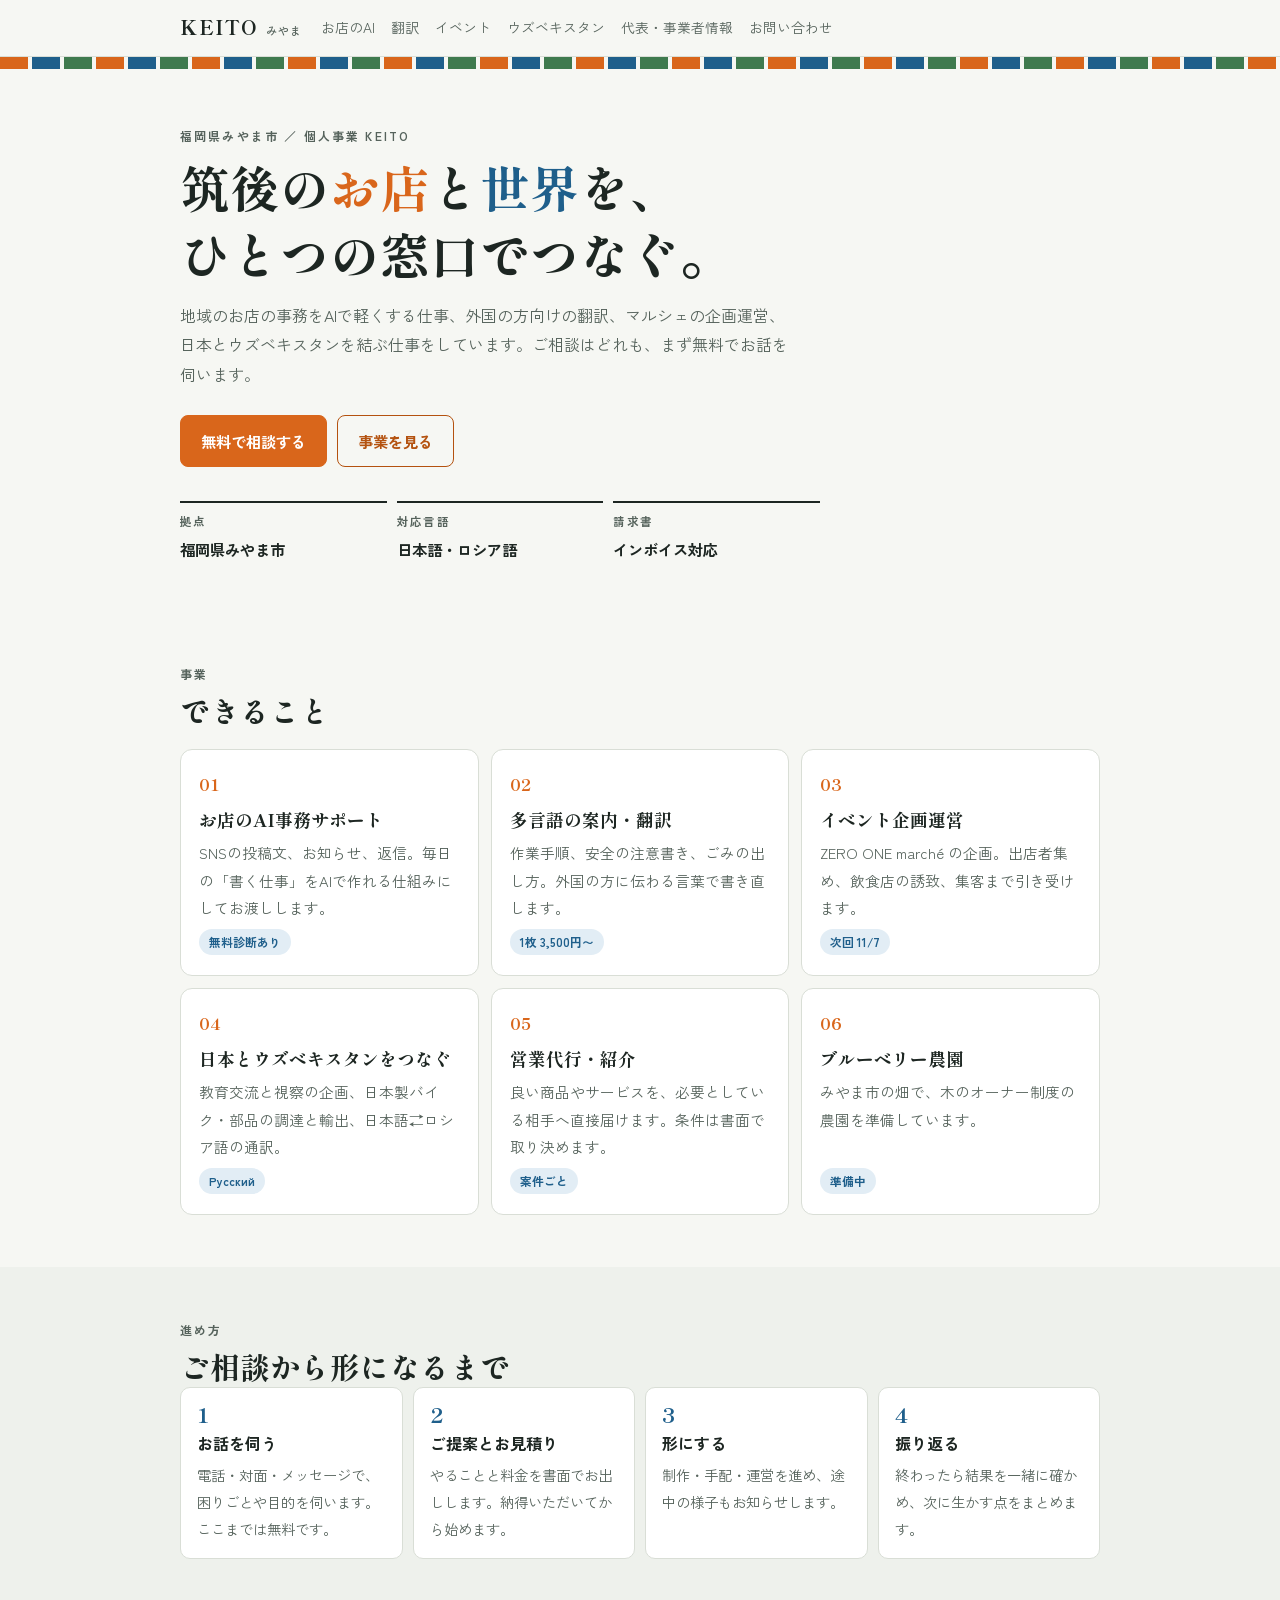
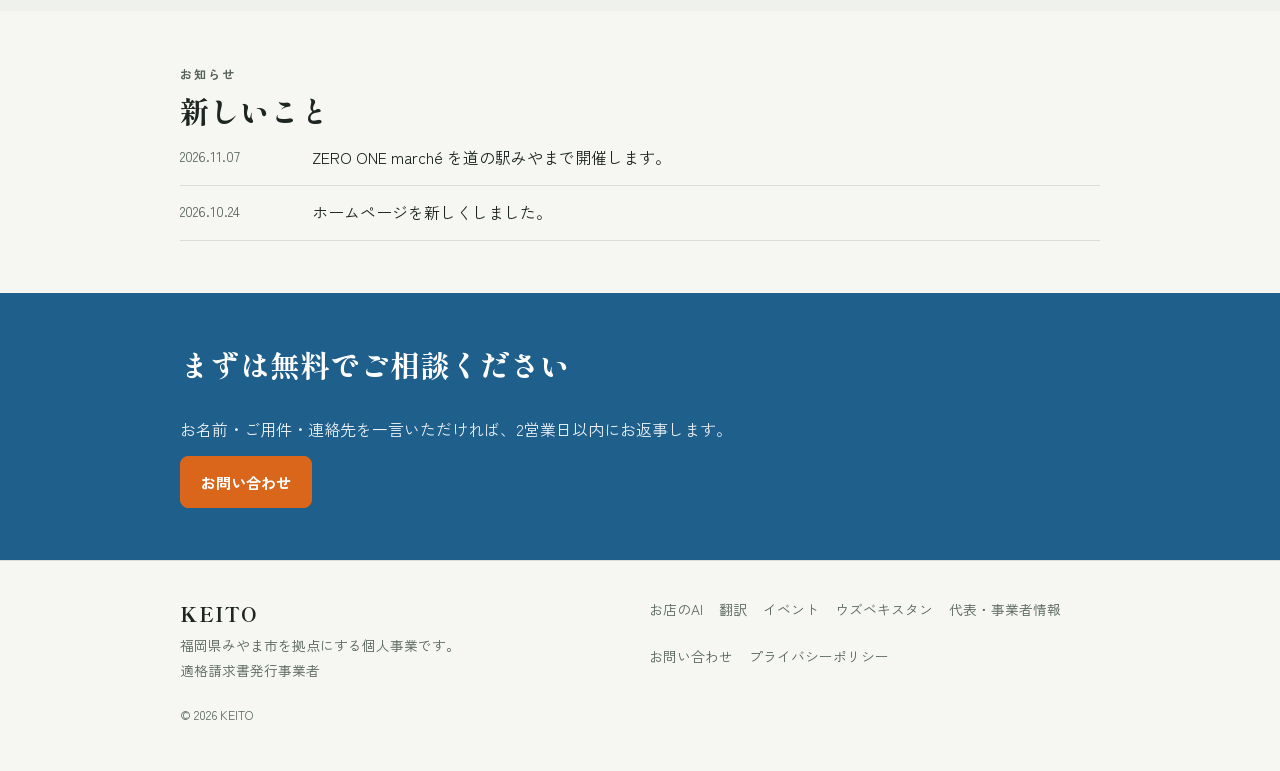
==== index.html @ c3bc124b "KEITO 公式サイトを公開（9ページ） Co-Authored-By: Claude Opus 5.5 <noreply@anthropic.com> Claude-Session: https:/" ====
<!doctype html>
<html lang="ja">
<head>
<meta charset="utf-8">
<meta name="viewport" content="width=device-width,initial-scale=1,viewport-fit=cover">
<title>KEITO ｜ みやま市</title>
<meta name="claude:viewport-fit-sides" content="cover">
<meta name="description" content="福岡県みやま市のKEITO。お店のAI事務サポート、多言語の翻訳、イベント企画運営（ZERO ONE marché）、日本とウズベキスタンをつなぐ仕事をしています。">
<link rel="canonical" href="https://keito55thx-ai.github.io/">
<meta property="og:type" content="website">
<meta property="og:site_name" content="KEITO">
<meta property="og:title" content="KEITO ｜ みやま市">
<meta property="og:description" content="福岡県みやま市のKEITO。お店のAI事務サポート、多言語の翻訳、イベント企画運営（ZERO ONE marché）、日本とウズベキスタンをつなぐ仕事をしています。">
<meta property="og:url" content="https://keito55thx-ai.github.io/">
<meta property="og:image" content="https://keito55thx-ai.github.io/assets/ogp.png">
<meta property="og:locale" content="ja_JP">
<meta name="twitter:card" content="summary_large_image">
<meta name="theme-color" content="#f6f7f3" media="(prefers-color-scheme: light)">
<meta name="theme-color" content="#141a17" media="(prefers-color-scheme: dark)">
<link rel="icon" href="assets/favicon.svg" type="image/svg+xml">
<link rel="apple-touch-icon" href="assets/apple-touch-icon.png">
<link rel="preconnect" href="https://fonts.googleapis.com">
<link rel="preconnect" href="https://fonts.gstatic.com" crossorigin>
<link rel="stylesheet" href="https://fonts.googleapis.com/css2?family=Shippori+Mincho+B1:wght@600;800&family=Zen+Kaku+Gothic+New:wght@400;500;700&display=swap">
<link rel="stylesheet" href="assets/style.css">
<script type="application/ld+json">{"@context": "https://schema.org", "@type": "LocalBusiness", "name": "KEITO", "url": "https://keito55thx-ai.github.io/", "image": "https://keito55thx-ai.github.io/assets/ogp.png", "email": "keito55thx@gmail.com", "address": {"@type": "PostalAddress", "addressLocality": "みやま市", "addressRegion": "福岡県", "addressCountry": "JP"}, "areaServed": ["福岡県", "日本", "ウズベキスタン"], "knowsLanguage": ["ja", "ru"], "sameAs": ["https://www.instagram.com/ktoisnotatail/"]}</script>
</head>
<body>
<a class="skip" href="#main">本文へ</a>
<header class="bar gut"><div class="inner">
  <a class="logo" href="">KEITO<span>みやま</span></a>
  <nav aria-label="サイトの案内"><a href="ai/">お店のAI</a><a href="translation/">翻訳</a><a href="event/">イベント</a><a href="uzbekistan/">ウズベキスタン</a><a href="about/">代表・事業者情報</a><a href="contact/">お問い合わせ</a></nav>
</div></header>
<div class="band" aria-hidden="true"></div>
<main id="main">

<section class="hero"><div class="gut"><div class="inner">
  <p class="eyebrow">福岡県みやま市 ／ 個人事業 KEITO</p>
  <h1>筑後の<span class="m">お店</span>と<span class="t">世界</span>を、<br>ひとつの窓口でつなぐ。</h1>
  <p class="lead">地域のお店の事務をAIで軽くする仕事、外国の方向けの翻訳、マルシェの企画運営、日本とウズベキスタンを結ぶ仕事をしています。ご相談はどれも、まず無料でお話を伺います。</p>
  <div class="actions"><a class="btn solid" href="contact/">無料で相談する</a><a class="btn" href="#services">事業を見る</a></div>
  <dl class="facts">
    <div><dt>拠点</dt><dd>福岡県みやま市</dd></div>
    <div><dt>対応言語</dt><dd>日本語・ロシア語</dd></div>
    <div><dt>請求書</dt><dd>インボイス対応</dd></div>
  </dl>
</div></div></section>
<section id="services"><div class="gut"><div class="inner"><p class="eyebrow">事業</p><h2>できること</h2><div class="cards"><a class="card" href="ai/"><span class="no">01</span><h3>お店のAI事務サポート</h3><p>SNSの投稿文、お知らせ、返信。毎日の「書く仕事」をAIで作れる仕組みにしてお渡しします。</p><span class="chip">無料診断あり</span></a><a class="card" href="translation/"><span class="no">02</span><h3>多言語の案内・翻訳</h3><p>作業手順、安全の注意書き、ごみの出し方。外国の方に伝わる言葉で書き直します。</p><span class="chip">1枚 3,500円〜</span></a><a class="card" href="event/"><span class="no">03</span><h3>イベント企画運営</h3><p>ZERO ONE marché の企画。出店者集め、飲食店の誘致、集客まで引き受けます。</p><span class="chip">次回 11/7</span></a><a class="card" href="uzbekistan/"><span class="no">04</span><h3>日本とウズベキスタンをつなぐ</h3><p>教育交流と視察の企画、日本製バイク・部品の調達と輸出、日本語⇄ロシア語の通訳。</p><span class="chip">Русский</span></a><a class="card" href="about/#sales"><span class="no">05</span><h3>営業代行・紹介</h3><p>良い商品やサービスを、必要としている相手へ直接届けます。条件は書面で取り決めます。</p><span class="chip">案件ごと</span></a><a class="card" href="about/#farm"><span class="no">06</span><h3>ブルーベリー農園</h3><p>みやま市の畑で、木のオーナー制度の農園を準備しています。</p><span class="chip">準備中</span></a></div></div></div></section>
<section class="sec-alt"><div class="gut"><div class="inner"><p class="eyebrow">進め方</p><h2>ご相談から形になるまで</h2><ol class="steps"><li><strong>お話を伺う</strong><span>電話・対面・メッセージで、困りごとや目的を伺います。ここまでは無料です。</span></li><li><strong>ご提案とお見積り</strong><span>やることと料金を書面でお出しします。納得いただいてから始めます。</span></li><li><strong>形にする</strong><span>制作・手配・運営を進め、途中の様子もお知らせします。</span></li><li><strong>振り返る</strong><span>終わったら結果を一緒に確かめ、次に生かす点をまとめます。</span></li></ol></div></div></section>
<section><div class="gut"><div class="inner"><p class="eyebrow">お知らせ</p><h2>新しいこと</h2><ul class="news"><li><time datetime="2026-11-07">2026.11.07</time><span>ZERO ONE marché を道の駅みやまで開催します。</span></li><li><time datetime="2026-10-24">2026.10.24</time><span>ホームページを新しくしました。</span></li></ul></div></div></section>
<section class="sec-cta"><div class="gut"><div class="inner"><div class="cta"><h2>まずは無料でご相談ください</h2><p>お名前・ご用件・連絡先を一言いただければ、2営業日以内にお返事します。</p><a class="btn solid" href="contact/">お問い合わせ</a></div></div></div></section>

</main>
<footer class="foot gut"><div class="inner">
  <div class="foot-grid">
    <div><p class="foot-logo">KEITO</p><p>福岡県みやま市を拠点にする個人事業です。<br>適格請求書発行事業者</p></div>
    <nav aria-label="フッターの案内"><a href="ai/">お店のAI</a><a href="translation/">翻訳</a><a href="event/">イベント</a><a href="uzbekistan/">ウズベキスタン</a><a href="about/">代表・事業者情報</a><a href="contact/">お問い合わせ</a><a href="privacy/">プライバシーポリシー</a></nav>
  </div>
  <p class="copy">© 2026 KEITO</p>
</div></footer>
</body>
</html>
---- assets/style.css ----
/* Layout: 片側に寄せた読み物の列。上に三色の帯（みかん・タイルの青・葉）、事業ごとにページを分ける */
:root{
  --paper:#f6f7f3; --surface:#ffffff; --alt:#eef1ec; --ink:#1d2622; --muted:#56635c; --line:#d9ded6;
  --mikan:#d9661b; --mikan-ink:#b4520f; --mikan-soft:#fcebdc; --tile:#1f5f8b; --tile-soft:#e2edf5; --leaf:#3f7a4e;
  --font-display:"Shippori Mincho B1","Hiragino Mincho ProN","Yu Mincho",serif;
  --font-body:"Zen Kaku Gothic New","Hiragino Sans","Noto Sans JP",system-ui,sans-serif;
}
@media (prefers-color-scheme: dark){:root:not([data-theme="light"]){
  --paper:#141a17; --surface:#1c2420; --alt:#18201c; --ink:#e9eee9; --muted:#a3b0a8; --line:#2e3a34;
  --mikan:#f39248; --mikan-ink:#f6a465; --mikan-soft:#3a2716; --tile:#7db3dd; --tile-soft:#1a2a37; --leaf:#7fbf8e; color-scheme:dark}}
:root[data-theme="dark"]{
  --paper:#141a17; --surface:#1c2420; --alt:#18201c; --ink:#e9eee9; --muted:#a3b0a8; --line:#2e3a34;
  --mikan:#f39248; --mikan-ink:#f6a465; --mikan-soft:#3a2716; --tile:#7db3dd; --tile-soft:#1a2a37; --leaf:#7fbf8e; color-scheme:dark}
*,*::before,*::after{box-sizing:border-box}
:root{padding-top:env(safe-area-inset-top,0px);padding-bottom:env(safe-area-inset-bottom,0px)}
html{scroll-behavior:smooth;-webkit-text-size-adjust:100%}
@media (prefers-reduced-motion:reduce){html{scroll-behavior:auto}}
body{margin:0;background:var(--paper);color:var(--ink);font-family:var(--font-body);font-size:16px;line-height:1.85}
img{max-width:100%;height:auto}
.gut{padding-left:max(16px,env(safe-area-inset-left,0px));padding-right:max(16px,env(safe-area-inset-right,0px))}
.inner{max-width:920px;margin:0 auto}
h1,h2,h3{font-family:var(--font-display);font-weight:800;text-wrap:balance;margin:0;line-height:1.35}
h1{font-size:clamp(1.9rem,6.2vw,3.1rem)}
h2{font-size:clamp(1.35rem,4.2vw,1.85rem)}
h3{font-size:1.1rem}
p{margin:0}
a{color:var(--tile)}
a:focus-visible,summary:focus-visible{outline:2px solid var(--mikan);outline-offset:3px;border-radius:4px}
.skip{position:absolute;left:-9999px}
.skip:focus{left:16px;top:16px;z-index:20;background:var(--surface);padding:8px 12px}
.eyebrow{font-size:.75rem;letter-spacing:.18em;font-weight:700;color:var(--muted);margin-bottom:6px}
.lead{max-width:38em;color:var(--muted);margin-top:14px}
.note{font-size:.84rem;color:var(--muted);margin-top:10px}
/* bar */
.bar{position:sticky;top:env(safe-area-inset-top,0px);z-index:5;background:var(--paper);border-bottom:1px solid var(--line)}
body::before{content:"";position:fixed;inset:0 0 auto;height:env(safe-area-inset-top,0px);z-index:10;background:var(--paper)}
.bar .inner{display:flex;align-items:center;gap:18px;padding-block:10px;overflow-x:auto;scrollbar-width:none}
.bar .inner::-webkit-scrollbar{display:none}
.logo{font-family:var(--font-display);font-weight:800;font-size:1.2rem;letter-spacing:.08em;color:var(--ink);text-decoration:none;white-space:nowrap}
.logo span{font-family:var(--font-body);font-size:.68rem;letter-spacing:.12em;color:var(--muted);margin-left:8px;font-weight:500}
.bar nav{display:flex;gap:16px;font-size:.86rem;white-space:nowrap}
.bar nav a{color:var(--muted);text-decoration:none;padding-block:4px}
.bar nav a[aria-current="page"]{color:var(--ink);box-shadow:inset 0 -2px 0 var(--mikan)}
.band{height:12px;background:repeating-linear-gradient(90deg,var(--mikan) 0 28px,var(--paper) 28px 32px,var(--tile) 32px 60px,var(--paper) 60px 64px,var(--leaf) 64px 92px,var(--paper) 92px 96px)}
/* sections */
section{padding-block:52px}
.sec-alt{background:var(--alt)}
section h2+*{margin-top:18px}
.hero{padding-block:56px 48px}
.hero h1 .m{color:var(--mikan)}
.hero h1 .t{color:var(--tile)}
.actions{display:flex;flex-wrap:wrap;gap:10px;margin-top:26px}
.btn{display:inline-flex;align-items:center;justify-content:center;gap:6px;font-weight:700;font-size:.95rem;text-decoration:none;border:1.5px solid var(--mikan-ink);color:var(--mikan-ink);background:transparent;border-radius:8px;padding:11px 20px;min-height:44px}
.btn.solid{background:var(--mikan);border-color:var(--mikan);color:#fff}
@media (prefers-color-scheme: dark){:root:not([data-theme="light"]) .btn.solid{color:#1b1209}}
:root[data-theme="dark"] .btn.solid{color:#1b1209}
.btn.wide{width:100%;justify-content:flex-start;background:var(--surface)}
.facts{display:grid;grid-template-columns:repeat(3,minmax(0,1fr));gap:10px;margin:34px 0 0;max-width:640px}
.facts div{border-top:2px solid var(--ink);padding-top:8px;min-width:0}
.facts dt{font-size:.72rem;letter-spacing:.12em;color:var(--muted);font-weight:700}
.facts dd{margin:2px 0 0;font-weight:700;font-size:.95rem}
@media (max-width:420px){.facts{grid-template-columns:1fr}}
.pagehead{padding-block:48px 36px}
/* cards */
.cards{display:grid;grid-template-columns:repeat(auto-fit,minmax(min(100%,270px),1fr));gap:12px}
.card{display:flex;flex-direction:column;gap:8px;text-decoration:none;color:var(--ink);background:var(--surface);border:1px solid var(--line);border-radius:12px;padding:20px 18px;min-width:0;transition:border-color .2s,transform .2s}
.card:hover{border-color:var(--mikan)}
@media (prefers-reduced-motion:no-preference){.card:hover{transform:translateY(-2px)}}
.card .no{font-family:var(--font-display);font-weight:800;color:var(--mikan);font-size:1rem}
.card p{color:var(--muted);font-size:.92rem;flex:1}
.chip{display:inline-block;width:fit-content;font-size:.74rem;font-weight:700;border-radius:99px;padding:2px 10px;background:var(--tile-soft);color:var(--tile)}
.chip.soon{background:var(--mikan-soft);color:var(--mikan-ink);font-family:var(--font-body);vertical-align:middle}
/* steps */
.steps{list-style:none;margin:0;padding:0;display:grid;gap:10px;counter-reset:s;grid-template-columns:repeat(auto-fit,minmax(min(100%,200px),1fr))}
.steps li{counter-increment:s;background:var(--surface);border:1px solid var(--line);border-radius:10px;padding:16px;display:flex;flex-direction:column;gap:4px;min-width:0}
.steps li::before{content:counter(s);font-family:var(--font-display);font-weight:800;color:var(--tile);font-size:1.3rem;line-height:1}
.steps span{color:var(--muted);font-size:.9rem}
/* news */
.news{list-style:none;margin:0;padding:0}
.news li{display:grid;grid-template-columns:7.5em 1fr;gap:12px;padding:12px 0;border-bottom:1px solid var(--line)}
.news time{font-variant-numeric:tabular-nums;color:var(--muted);font-size:.9rem}
@media (max-width:420px){.news li{grid-template-columns:1fr;gap:0}}
/* points */
.points{list-style:none;margin:0;padding:0;display:grid;gap:10px;grid-template-columns:repeat(auto-fit,minmax(min(100%,250px),1fr))}
.points li{background:var(--surface);border:1px solid var(--line);border-radius:10px;padding:16px 18px;min-width:0}
.points li strong{display:block;margin-bottom:2px}
.tags{list-style:none;margin:0;padding:0;display:flex;flex-wrap:wrap;gap:8px}
.tags li{border:1px solid var(--line);background:var(--surface);border-radius:99px;padding:6px 16px;font-weight:700}
/* ledger */
.ledger-wrap{overflow-x:auto}
.ledger{width:100%;border-collapse:collapse;font-size:.93rem;background:var(--surface);border-radius:10px}
.ledger th,.ledger td{text-align:left;padding:12px 10px;border-bottom:1px solid var(--line);vertical-align:top}
.ledger th{font-size:.72rem;letter-spacing:.1em;color:var(--muted);font-weight:700}
.ledger td.yen{white-space:nowrap;font-variant-numeric:tabular-nums;font-weight:700}
.ledger td:first-child{font-weight:700;min-width:8em}
/* faq */
.faq{display:grid;gap:8px}
.faq details{background:var(--surface);border:1px solid var(--line);border-radius:10px;padding:14px 16px}
.faq summary{cursor:pointer;font-weight:700}
.faq p{margin-top:8px;color:var(--muted)}
/* split / box */
.split{display:grid;gap:12px;grid-template-columns:repeat(auto-fit,minmax(min(100%,280px),1fr))}
.box{background:var(--surface);border:1px solid var(--line);border-radius:12px;padding:20px 18px;display:flex;flex-direction:column;gap:10px;min-width:0}
.next h2{font-size:clamp(1.5rem,5vw,2.2rem)}
.ru{display:grid;gap:12px}
/* tables */
.table{margin:0;display:grid;border-top:1px solid var(--line)}
.table div{display:grid;grid-template-columns:7em 1fr;gap:12px;padding:12px 0;border-bottom:1px solid var(--line)}
.table dt{color:var(--muted);font-size:.86rem}
.table dd{margin:0;min-width:0;overflow-wrap:anywhere}
.buttons{display:grid;gap:8px;margin-bottom:26px}
.prose{max-width:40em;display:grid;gap:10px}
.prose h2{font-size:1.1rem;margin-top:12px}
/* cta */
.sec-cta{background:var(--tile);color:#fff}
.cta{display:grid;gap:12px}
.cta p{opacity:.9}
.sec-cta .btn.solid{width:fit-content}
@media (prefers-color-scheme: dark){:root:not([data-theme="light"]) .sec-cta{background:var(--tile-soft);color:var(--ink)}}
:root[data-theme="dark"] .sec-cta{background:var(--tile-soft);color:var(--ink)}
/* footer */
.foot{padding-block:36px 44px;border-top:1px solid var(--line);font-size:.86rem;color:var(--muted)}
.foot-grid{display:grid;gap:18px;grid-template-columns:repeat(auto-fit,minmax(min(100%,260px),1fr))}
.foot-logo{font-family:var(--font-display);font-weight:800;font-size:1.2rem;color:var(--ink);letter-spacing:.08em}
.foot nav{display:flex;flex-wrap:wrap;gap:8px 16px}
.foot nav a{color:var(--muted);text-decoration:none}
.copy{margin-top:20px;font-size:.78rem}
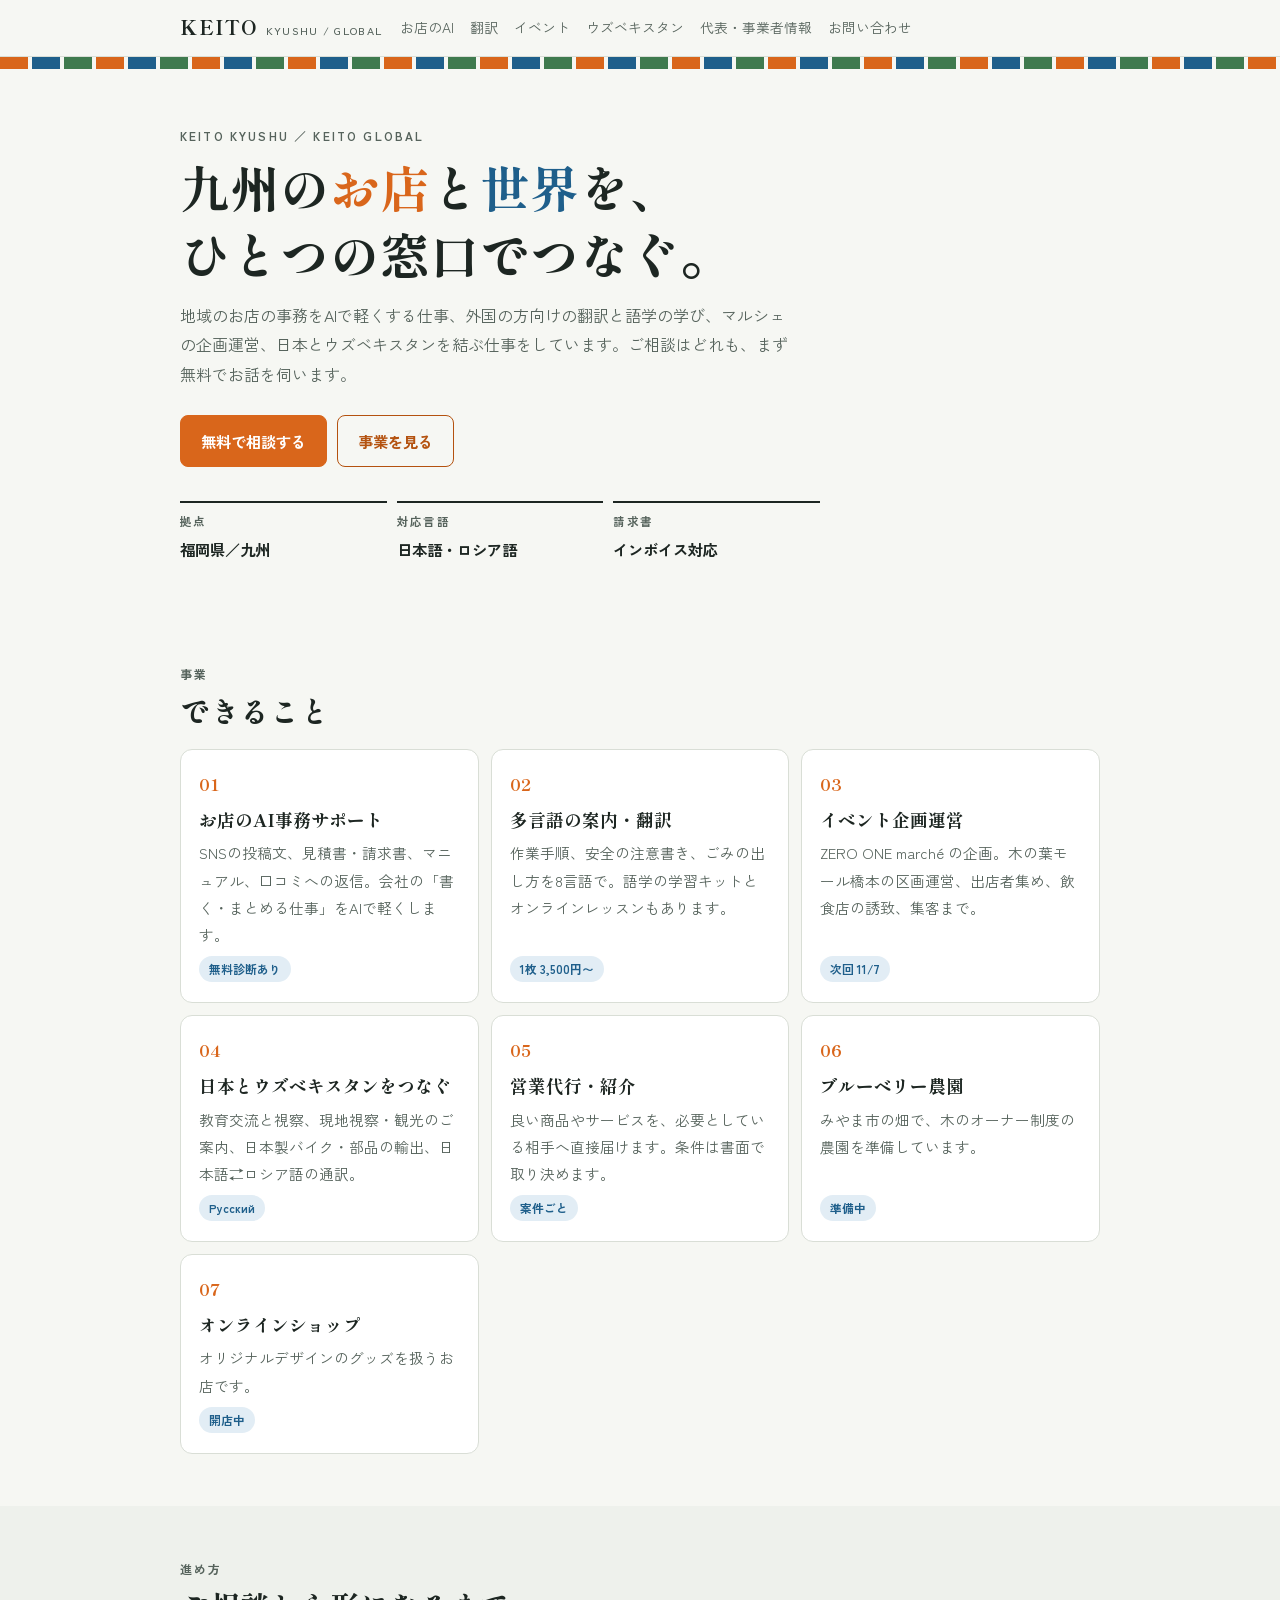
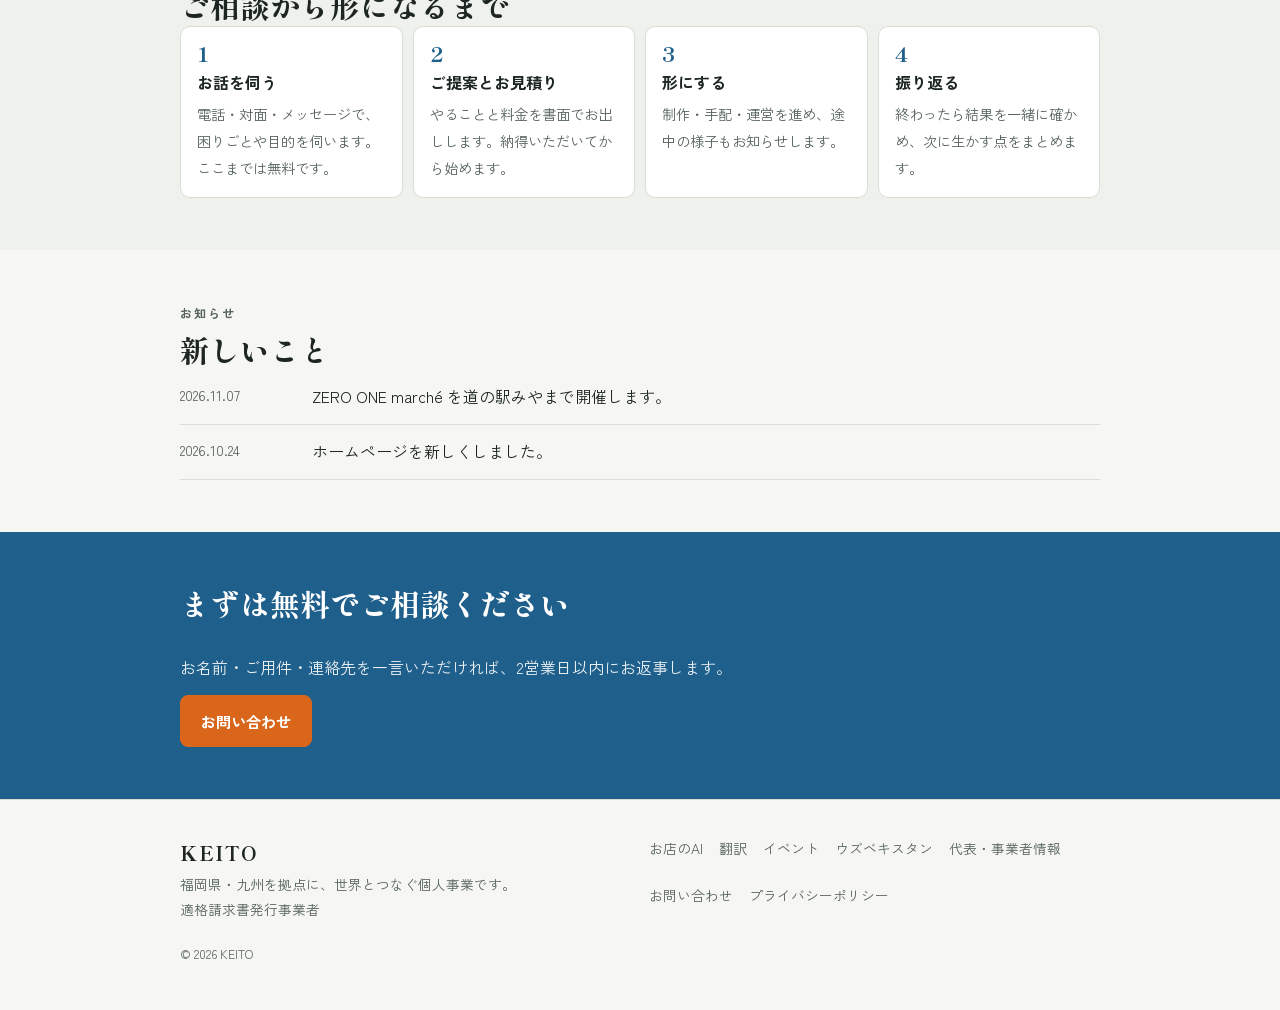
==== commit 8b67c0fa: "ホームページ更新: KEITO KYUSHU/GLOBAL、拠点を福岡県／九州に、オンラインショップ連携、ウズベキスタン現地視察・観光、韓国語・ポルトガル語と語学キット・オンライン講師、AI事務の対応" ====
--- a/index.html
+++ b/index.html
@@ -3,14 +3,14 @@
 <head>
 <meta charset="utf-8">
 <meta name="viewport" content="width=device-width,initial-scale=1,viewport-fit=cover">
-<title>KEITO ｜ みやま市</title>
+<title>KEITO ｜ 九州</title>
 <meta name="claude:viewport-fit-sides" content="cover">
-<meta name="description" content="福岡県みやま市のKEITO。お店のAI事務サポート、多言語の翻訳、イベント企画運営（ZERO ONE marché）、日本とウズベキスタンをつなぐ仕事をしています。">
+<meta name="description" content="福岡県・九州のKEITO（KEITO KYUSHU／KEITO GLOBAL）。お店のAI事務サポート、多言語の翻訳と語学、イベント企画運営（ZERO ONE marché）、日本とウズベキスタンをつなぐ仕事をしています。">
 <link rel="canonical" href="https://keito55thx-ai.github.io/">
 <meta property="og:type" content="website">
 <meta property="og:site_name" content="KEITO">
-<meta property="og:title" content="KEITO ｜ みやま市">
-<meta property="og:description" content="福岡県みやま市のKEITO。お店のAI事務サポート、多言語の翻訳、イベント企画運営（ZERO ONE marché）、日本とウズベキスタンをつなぐ仕事をしています。">
+<meta property="og:title" content="KEITO ｜ 九州">
+<meta property="og:description" content="福岡県・九州のKEITO（KEITO KYUSHU／KEITO GLOBAL）。お店のAI事務サポート、多言語の翻訳と語学、イベント企画運営（ZERO ONE marché）、日本とウズベキスタンをつなぐ仕事をしています。">
 <meta property="og:url" content="https://keito55thx-ai.github.io/">
 <meta property="og:image" content="https://keito55thx-ai.github.io/assets/ogp.png">
 <meta property="og:locale" content="ja_JP">
@@ -23,29 +23,29 @@
 <link rel="preconnect" href="https://fonts.gstatic.com" crossorigin>
 <link rel="stylesheet" href="https://fonts.googleapis.com/css2?family=Shippori+Mincho+B1:wght@600;800&family=Zen+Kaku+Gothic+New:wght@400;500;700&display=swap">
 <link rel="stylesheet" href="assets/style.css">
-<script type="application/ld+json">{"@context": "https://schema.org", "@type": "LocalBusiness", "name": "KEITO", "url": "https://keito55thx-ai.github.io/", "image": "https://keito55thx-ai.github.io/assets/ogp.png", "email": "keito55thx@gmail.com", "address": {"@type": "PostalAddress", "addressLocality": "みやま市", "addressRegion": "福岡県", "addressCountry": "JP"}, "areaServed": ["福岡県", "日本", "ウズベキスタン"], "knowsLanguage": ["ja", "ru"], "sameAs": ["https://www.instagram.com/ktoisnotatail/"]}</script>
+<script type="application/ld+json">{"@context": "https://schema.org", "@type": "LocalBusiness", "name": "KEITO", "url": "https://keito55thx-ai.github.io/", "image": "https://keito55thx-ai.github.io/assets/ogp.png", "email": "keito55thx@gmail.com", "address": {"@type": "PostalAddress", "addressRegion": "福岡県", "addressCountry": "JP"}, "areaServed": ["福岡県", "九州", "日本", "ウズベキスタン"], "knowsLanguage": ["ja", "ru"], "sameAs": ["https://www.instagram.com/ktoisnotatail/", "https://keito420asanoha.paintory.com/"]}</script>
 </head>
 <body>
 <a class="skip" href="#main">本文へ</a>
 <header class="bar gut"><div class="inner">
-  <a class="logo" href="">KEITO<span>みやま</span></a>
+  <a class="logo" href="">KEITO<span>KYUSHU / GLOBAL</span></a>
   <nav aria-label="サイトの案内"><a href="ai/">お店のAI</a><a href="translation/">翻訳</a><a href="event/">イベント</a><a href="uzbekistan/">ウズベキスタン</a><a href="about/">代表・事業者情報</a><a href="contact/">お問い合わせ</a></nav>
 </div></header>
 <div class="band" aria-hidden="true"></div>
 <main id="main">
 
 <section class="hero"><div class="gut"><div class="inner">
-  <p class="eyebrow">福岡県みやま市 ／ 個人事業 KEITO</p>
-  <h1>筑後の<span class="m">お店</span>と<span class="t">世界</span>を、<br>ひとつの窓口でつなぐ。</h1>
-  <p class="lead">地域のお店の事務をAIで軽くする仕事、外国の方向けの翻訳、マルシェの企画運営、日本とウズベキスタンを結ぶ仕事をしています。ご相談はどれも、まず無料でお話を伺います。</p>
+  <p class="eyebrow">KEITO KYUSHU ／ KEITO GLOBAL</p>
+  <h1>九州の<span class="m">お店</span>と<span class="t">世界</span>を、<br>ひとつの窓口でつなぐ。</h1>
+  <p class="lead">地域のお店の事務をAIで軽くする仕事、外国の方向けの翻訳と語学の学び、マルシェの企画運営、日本とウズベキスタンを結ぶ仕事をしています。ご相談はどれも、まず無料でお話を伺います。</p>
   <div class="actions"><a class="btn solid" href="contact/">無料で相談する</a><a class="btn" href="#services">事業を見る</a></div>
   <dl class="facts">
-    <div><dt>拠点</dt><dd>福岡県みやま市</dd></div>
+    <div><dt>拠点</dt><dd>福岡県／九州</dd></div>
     <div><dt>対応言語</dt><dd>日本語・ロシア語</dd></div>
     <div><dt>請求書</dt><dd>インボイス対応</dd></div>
   </dl>
 </div></div></section>
-<section id="services"><div class="gut"><div class="inner"><p class="eyebrow">事業</p><h2>できること</h2><div class="cards"><a class="card" href="ai/"><span class="no">01</span><h3>お店のAI事務サポート</h3><p>SNSの投稿文、お知らせ、返信。毎日の「書く仕事」をAIで作れる仕組みにしてお渡しします。</p><span class="chip">無料診断あり</span></a><a class="card" href="translation/"><span class="no">02</span><h3>多言語の案内・翻訳</h3><p>作業手順、安全の注意書き、ごみの出し方。外国の方に伝わる言葉で書き直します。</p><span class="chip">1枚 3,500円〜</span></a><a class="card" href="event/"><span class="no">03</span><h3>イベント企画運営</h3><p>ZERO ONE marché の企画。出店者集め、飲食店の誘致、集客まで引き受けます。</p><span class="chip">次回 11/7</span></a><a class="card" href="uzbekistan/"><span class="no">04</span><h3>日本とウズベキスタンをつなぐ</h3><p>教育交流と視察の企画、日本製バイク・部品の調達と輸出、日本語⇄ロシア語の通訳。</p><span class="chip">Русский</span></a><a class="card" href="about/#sales"><span class="no">05</span><h3>営業代行・紹介</h3><p>良い商品やサービスを、必要としている相手へ直接届けます。条件は書面で取り決めます。</p><span class="chip">案件ごと</span></a><a class="card" href="about/#farm"><span class="no">06</span><h3>ブルーベリー農園</h3><p>みやま市の畑で、木のオーナー制度の農園を準備しています。</p><span class="chip">準備中</span></a></div></div></div></section>
+<section id="services"><div class="gut"><div class="inner"><p class="eyebrow">事業</p><h2>できること</h2><div class="cards"><a class="card" href="ai/"><span class="no">01</span><h3>お店のAI事務サポート</h3><p>SNSの投稿文、見積書・請求書、マニュアル、口コミへの返信。会社の「書く・まとめる仕事」をAIで軽くします。</p><span class="chip">無料診断あり</span></a><a class="card" href="translation/"><span class="no">02</span><h3>多言語の案内・翻訳</h3><p>作業手順、安全の注意書き、ごみの出し方を8言語で。語学の学習キットとオンラインレッスンもあります。</p><span class="chip">1枚 3,500円〜</span></a><a class="card" href="event/"><span class="no">03</span><h3>イベント企画運営</h3><p>ZERO ONE marché の企画。木の葉モール橋本の区画運営、出店者集め、飲食店の誘致、集客まで。</p><span class="chip">次回 11/7</span></a><a class="card" href="uzbekistan/"><span class="no">04</span><h3>日本とウズベキスタンをつなぐ</h3><p>教育交流と視察、現地視察・観光のご案内、日本製バイク・部品の輸出、日本語⇄ロシア語の通訳。</p><span class="chip">Русский</span></a><a class="card" href="about/#sales"><span class="no">05</span><h3>営業代行・紹介</h3><p>良い商品やサービスを、必要としている相手へ直接届けます。条件は書面で取り決めます。</p><span class="chip">案件ごと</span></a><a class="card" href="about/#farm"><span class="no">06</span><h3>ブルーベリー農園</h3><p>みやま市の畑で、木のオーナー制度の農園を準備しています。</p><span class="chip">準備中</span></a><a class="card" href="https://keito420asanoha.paintory.com/" target="_blank" rel="noopener"><span class="no">07</span><h3>オンラインショップ</h3><p>オリジナルデザインのグッズを扱うお店です。</p><span class="chip">開店中</span></a></div></div></div></section>
 <section class="sec-alt"><div class="gut"><div class="inner"><p class="eyebrow">進め方</p><h2>ご相談から形になるまで</h2><ol class="steps"><li><strong>お話を伺う</strong><span>電話・対面・メッセージで、困りごとや目的を伺います。ここまでは無料です。</span></li><li><strong>ご提案とお見積り</strong><span>やることと料金を書面でお出しします。納得いただいてから始めます。</span></li><li><strong>形にする</strong><span>制作・手配・運営を進め、途中の様子もお知らせします。</span></li><li><strong>振り返る</strong><span>終わったら結果を一緒に確かめ、次に生かす点をまとめます。</span></li></ol></div></div></section>
 <section><div class="gut"><div class="inner"><p class="eyebrow">お知らせ</p><h2>新しいこと</h2><ul class="news"><li><time datetime="2026-11-07">2026.11.07</time><span>ZERO ONE marché を道の駅みやまで開催します。</span></li><li><time datetime="2026-10-24">2026.10.24</time><span>ホームページを新しくしました。</span></li></ul></div></div></section>
 <section class="sec-cta"><div class="gut"><div class="inner"><div class="cta"><h2>まずは無料でご相談ください</h2><p>お名前・ご用件・連絡先を一言いただければ、2営業日以内にお返事します。</p><a class="btn solid" href="contact/">お問い合わせ</a></div></div></div></section>
@@ -53,7 +53,7 @@
 </main>
 <footer class="foot gut"><div class="inner">
   <div class="foot-grid">
-    <div><p class="foot-logo">KEITO</p><p>福岡県みやま市を拠点にする個人事業です。<br>適格請求書発行事業者</p></div>
+    <div><p class="foot-logo">KEITO</p><p>福岡県・九州を拠点に、世界とつなぐ個人事業です。<br>適格請求書発行事業者</p></div>
     <nav aria-label="フッターの案内"><a href="ai/">お店のAI</a><a href="translation/">翻訳</a><a href="event/">イベント</a><a href="uzbekistan/">ウズベキスタン</a><a href="about/">代表・事業者情報</a><a href="contact/">お問い合わせ</a><a href="privacy/">プライバシーポリシー</a></nav>
   </div>
   <p class="copy">© 2026 KEITO</p>
--- a/assets/style.css
+++ b/assets/style.css
@@ -111,6 +111,7 @@
 .buttons{display:grid;gap:8px;margin-bottom:26px}
 .prose{max-width:40em;display:grid;gap:10px}
 .prose h2{font-size:1.1rem;margin-top:12px}
+.lead+h2{margin-top:36px}
 /* cta */
 .sec-cta{background:var(--tile);color:#fff}
 .cta{display:grid;gap:12px}
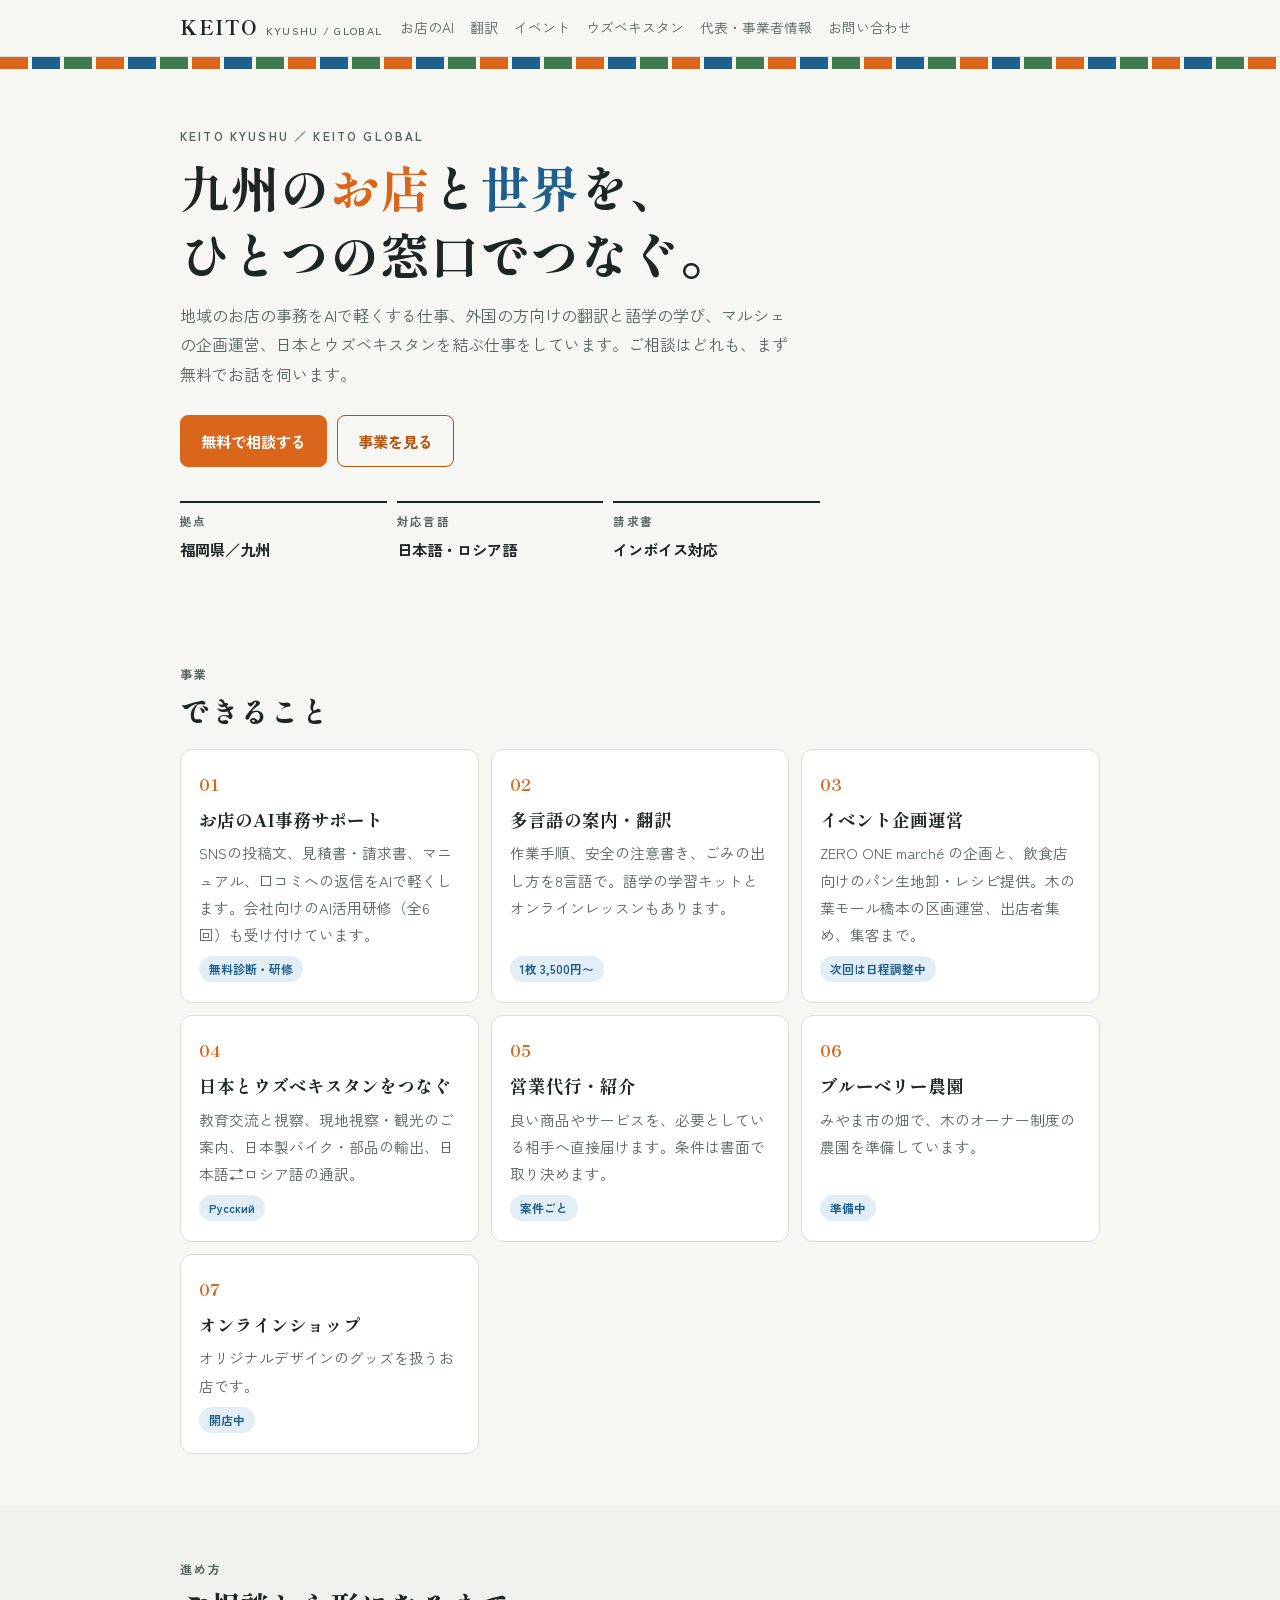
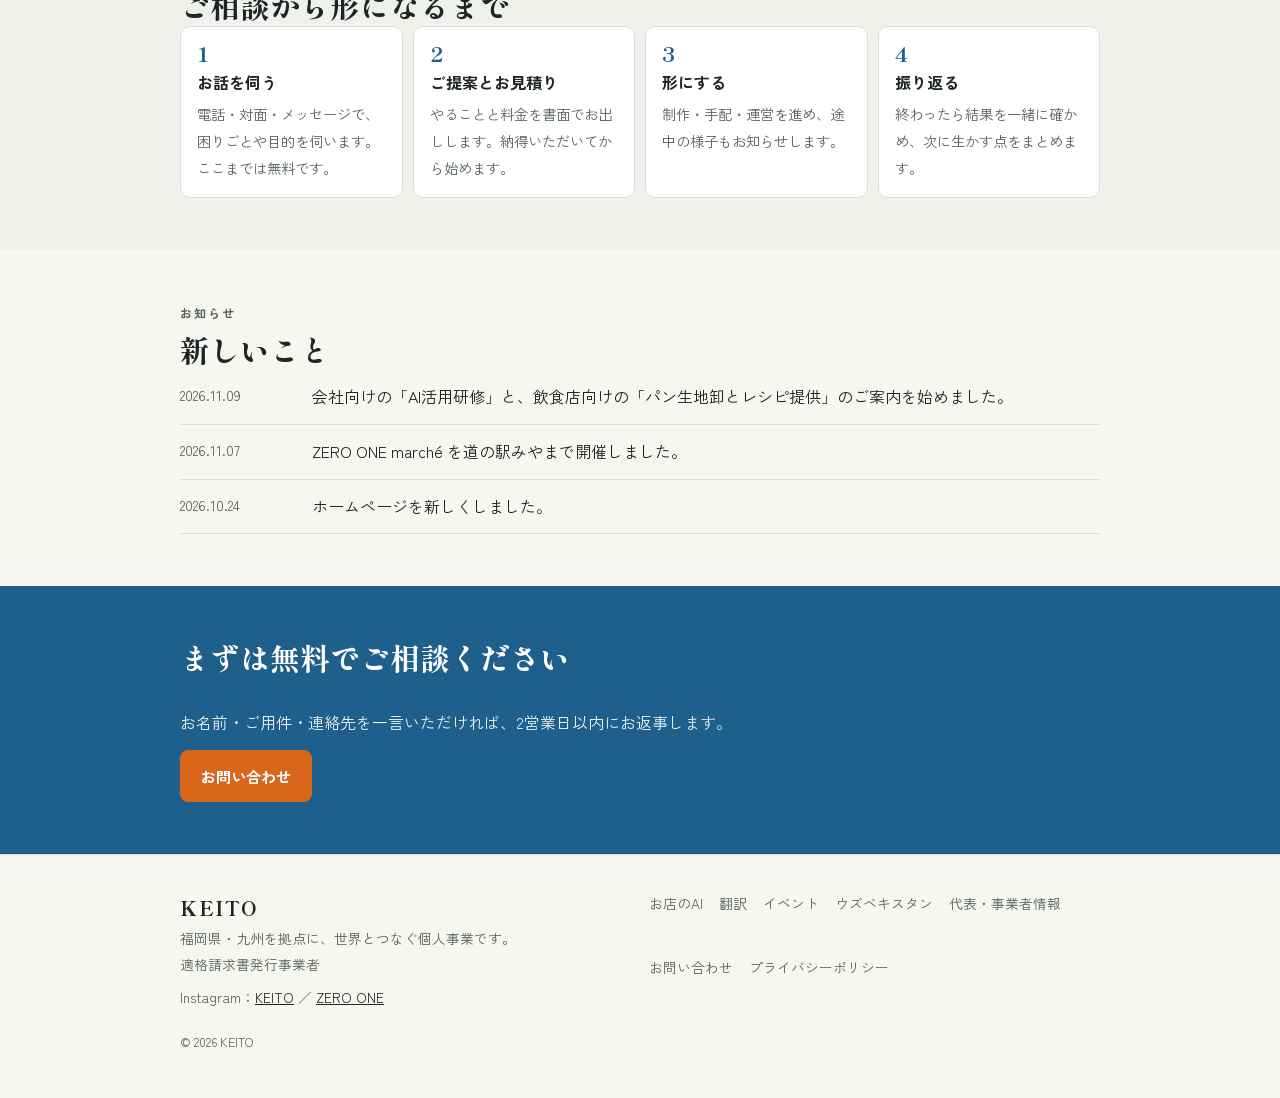
==== commit b1e617c6: "AI活用研修とパン生地卸のご案内を追加、ZERO ONE の Instagram へのリンクを整理 Co-Authored-By: Claude Opus 5.5 <noreply@anthropic" ====
--- a/index.html
+++ b/index.html
@@ -23,7 +23,7 @@
 <link rel="preconnect" href="https://fonts.gstatic.com" crossorigin>
 <link rel="stylesheet" href="https://fonts.googleapis.com/css2?family=Shippori+Mincho+B1:wght@600;800&family=Zen+Kaku+Gothic+New:wght@400;500;700&display=swap">
 <link rel="stylesheet" href="assets/style.css">
-<script type="application/ld+json">{"@context": "https://schema.org", "@type": "LocalBusiness", "name": "KEITO", "url": "https://keito55thx-ai.github.io/", "image": "https://keito55thx-ai.github.io/assets/ogp.png", "email": "keito55thx@gmail.com", "address": {"@type": "PostalAddress", "addressRegion": "福岡県", "addressCountry": "JP"}, "areaServed": ["福岡県", "九州", "日本", "ウズベキスタン"], "knowsLanguage": ["ja", "ru"], "sameAs": ["https://www.instagram.com/ktoisnotatail/", "https://keito420asanoha.paintory.com/"]}</script>
+<script type="application/ld+json">{"@context": "https://schema.org", "@type": "LocalBusiness", "name": "KEITO", "url": "https://keito55thx-ai.github.io/", "image": "https://keito55thx-ai.github.io/assets/ogp.png", "email": "keito55thx@gmail.com", "address": {"@type": "PostalAddress", "addressRegion": "福岡県", "addressCountry": "JP"}, "areaServed": ["福岡県", "九州", "日本", "ウズベキスタン"], "knowsLanguage": ["ja", "ru"], "sameAs": ["https://www.instagram.com/ktoisnotatail/", "https://www.instagram.com/zero1.iyhiah/", "https://keito420asanoha.paintory.com/"]}</script>
 </head>
 <body>
 <a class="skip" href="#main">本文へ</a>
@@ -45,15 +45,15 @@
     <div><dt>請求書</dt><dd>インボイス対応</dd></div>
   </dl>
 </div></div></section>
-<section id="services"><div class="gut"><div class="inner"><p class="eyebrow">事業</p><h2>できること</h2><div class="cards"><a class="card" href="ai/"><span class="no">01</span><h3>お店のAI事務サポート</h3><p>SNSの投稿文、見積書・請求書、マニュアル、口コミへの返信。会社の「書く・まとめる仕事」をAIで軽くします。</p><span class="chip">無料診断あり</span></a><a class="card" href="translation/"><span class="no">02</span><h3>多言語の案内・翻訳</h3><p>作業手順、安全の注意書き、ごみの出し方を8言語で。語学の学習キットとオンラインレッスンもあります。</p><span class="chip">1枚 3,500円〜</span></a><a class="card" href="event/"><span class="no">03</span><h3>イベント企画運営</h3><p>ZERO ONE marché の企画。木の葉モール橋本の区画運営、出店者集め、飲食店の誘致、集客まで。</p><span class="chip">次回 11/7</span></a><a class="card" href="uzbekistan/"><span class="no">04</span><h3>日本とウズベキスタンをつなぐ</h3><p>教育交流と視察、現地視察・観光のご案内、日本製バイク・部品の輸出、日本語⇄ロシア語の通訳。</p><span class="chip">Русский</span></a><a class="card" href="about/#sales"><span class="no">05</span><h3>営業代行・紹介</h3><p>良い商品やサービスを、必要としている相手へ直接届けます。条件は書面で取り決めます。</p><span class="chip">案件ごと</span></a><a class="card" href="about/#farm"><span class="no">06</span><h3>ブルーベリー農園</h3><p>みやま市の畑で、木のオーナー制度の農園を準備しています。</p><span class="chip">準備中</span></a><a class="card" href="https://keito420asanoha.paintory.com/" target="_blank" rel="noopener"><span class="no">07</span><h3>オンラインショップ</h3><p>オリジナルデザインのグッズを扱うお店です。</p><span class="chip">開店中</span></a></div></div></div></section>
+<section id="services"><div class="gut"><div class="inner"><p class="eyebrow">事業</p><h2>できること</h2><div class="cards"><a class="card" href="ai/"><span class="no">01</span><h3>お店のAI事務サポート</h3><p>SNSの投稿文、見積書・請求書、マニュアル、口コミへの返信をAIで軽くします。会社向けのAI活用研修（全6回）も受け付けています。</p><span class="chip">無料診断・研修</span></a><a class="card" href="translation/"><span class="no">02</span><h3>多言語の案内・翻訳</h3><p>作業手順、安全の注意書き、ごみの出し方を8言語で。語学の学習キットとオンラインレッスンもあります。</p><span class="chip">1枚 3,500円〜</span></a><a class="card" href="event/"><span class="no">03</span><h3>イベント企画運営</h3><p>ZERO ONE marché の企画と、飲食店向けのパン生地卸・レシピ提供。木の葉モール橋本の区画運営、出店者集め、集客まで。</p><span class="chip">次回は日程調整中</span></a><a class="card" href="uzbekistan/"><span class="no">04</span><h3>日本とウズベキスタンをつなぐ</h3><p>教育交流と視察、現地視察・観光のご案内、日本製バイク・部品の輸出、日本語⇄ロシア語の通訳。</p><span class="chip">Русский</span></a><a class="card" href="about/#sales"><span class="no">05</span><h3>営業代行・紹介</h3><p>良い商品やサービスを、必要としている相手へ直接届けます。条件は書面で取り決めます。</p><span class="chip">案件ごと</span></a><a class="card" href="about/#farm"><span class="no">06</span><h3>ブルーベリー農園</h3><p>みやま市の畑で、木のオーナー制度の農園を準備しています。</p><span class="chip">準備中</span></a><a class="card" href="https://keito420asanoha.paintory.com/" target="_blank" rel="noopener"><span class="no">07</span><h3>オンラインショップ</h3><p>オリジナルデザインのグッズを扱うお店です。</p><span class="chip">開店中</span></a></div></div></div></section>
 <section class="sec-alt"><div class="gut"><div class="inner"><p class="eyebrow">進め方</p><h2>ご相談から形になるまで</h2><ol class="steps"><li><strong>お話を伺う</strong><span>電話・対面・メッセージで、困りごとや目的を伺います。ここまでは無料です。</span></li><li><strong>ご提案とお見積り</strong><span>やることと料金を書面でお出しします。納得いただいてから始めます。</span></li><li><strong>形にする</strong><span>制作・手配・運営を進め、途中の様子もお知らせします。</span></li><li><strong>振り返る</strong><span>終わったら結果を一緒に確かめ、次に生かす点をまとめます。</span></li></ol></div></div></section>
-<section><div class="gut"><div class="inner"><p class="eyebrow">お知らせ</p><h2>新しいこと</h2><ul class="news"><li><time datetime="2026-11-07">2026.11.07</time><span>ZERO ONE marché を道の駅みやまで開催します。</span></li><li><time datetime="2026-10-24">2026.10.24</time><span>ホームページを新しくしました。</span></li></ul></div></div></section>
+<section><div class="gut"><div class="inner"><p class="eyebrow">お知らせ</p><h2>新しいこと</h2><ul class="news"><li><time datetime="2026-11-09">2026.11.09</time><span>会社向けの「AI活用研修」と、飲食店向けの「パン生地卸とレシピ提供」のご案内を始めました。</span></li><li><time datetime="2026-11-07">2026.11.07</time><span>ZERO ONE marché を道の駅みやまで開催しました。</span></li><li><time datetime="2026-10-24">2026.10.24</time><span>ホームページを新しくしました。</span></li></ul></div></div></section>
 <section class="sec-cta"><div class="gut"><div class="inner"><div class="cta"><h2>まずは無料でご相談ください</h2><p>お名前・ご用件・連絡先を一言いただければ、2営業日以内にお返事します。</p><a class="btn solid" href="contact/">お問い合わせ</a></div></div></div></section>
 
 </main>
 <footer class="foot gut"><div class="inner">
   <div class="foot-grid">
-    <div><p class="foot-logo">KEITO</p><p>福岡県・九州を拠点に、世界とつなぐ個人事業です。<br>適格請求書発行事業者</p></div>
+    <div><p class="foot-logo">KEITO</p><p>福岡県・九州を拠点に、世界とつなぐ個人事業です。<br>適格請求書発行事業者</p><p class="foot-sns">Instagram：<a href="https://www.instagram.com/ktoisnotatail/" target="_blank" rel="noopener">KEITO</a> ／ <a href="https://www.instagram.com/zero1.iyhiah/" target="_blank" rel="noopener">ZERO ONE</a></p></div>
     <nav aria-label="フッターの案内"><a href="ai/">お店のAI</a><a href="translation/">翻訳</a><a href="event/">イベント</a><a href="uzbekistan/">ウズベキスタン</a><a href="about/">代表・事業者情報</a><a href="contact/">お問い合わせ</a><a href="privacy/">プライバシーポリシー</a></nav>
   </div>
   <p class="copy">© 2026 KEITO</p>
--- a/assets/style.css
+++ b/assets/style.css
@@ -84,6 +84,7 @@
 .points{list-style:none;margin:0;padding:0;display:grid;gap:10px;grid-template-columns:repeat(auto-fit,minmax(min(100%,250px),1fr))}
 .points li{background:var(--surface);border:1px solid var(--line);border-radius:10px;padding:16px 18px;min-width:0}
 .points li strong{display:block;margin-bottom:2px}
+.plain{margin:0;padding-left:1.2em;display:grid;gap:6px}
 .tags{list-style:none;margin:0;padding:0;display:flex;flex-wrap:wrap;gap:8px}
 .tags li{border:1px solid var(--line);background:var(--surface);border-radius:99px;padding:6px 16px;font-weight:700}
 /* ledger */
@@ -124,5 +125,11 @@
 .foot-grid{display:grid;gap:18px;grid-template-columns:repeat(auto-fit,minmax(min(100%,260px),1fr))}
 .foot-logo{font-family:var(--font-display);font-weight:800;font-size:1.2rem;color:var(--ink);letter-spacing:.08em}
 .foot nav{display:flex;flex-wrap:wrap;gap:8px 16px}
+.foot-sns{margin-top:8px}
+.foot-sns a{color:var(--ink)}
+.lineup{display:grid;gap:10px;grid-template-columns:repeat(auto-fit,minmax(min(100%,150px),1fr));margin:0;padding:0;list-style:none}
+.lineup li{background:var(--surface);border:1px solid var(--line);border-radius:10px;padding:16px 18px;min-width:0}
+.lineup b{display:block;font-family:var(--font-display);font-size:1.9rem;line-height:1.2}
+.lineup small{display:block;color:var(--muted);font-size:.8rem;margin-top:4px}
 .foot nav a{color:var(--muted);text-decoration:none}
 .copy{margin-top:20px;font-size:.78rem}
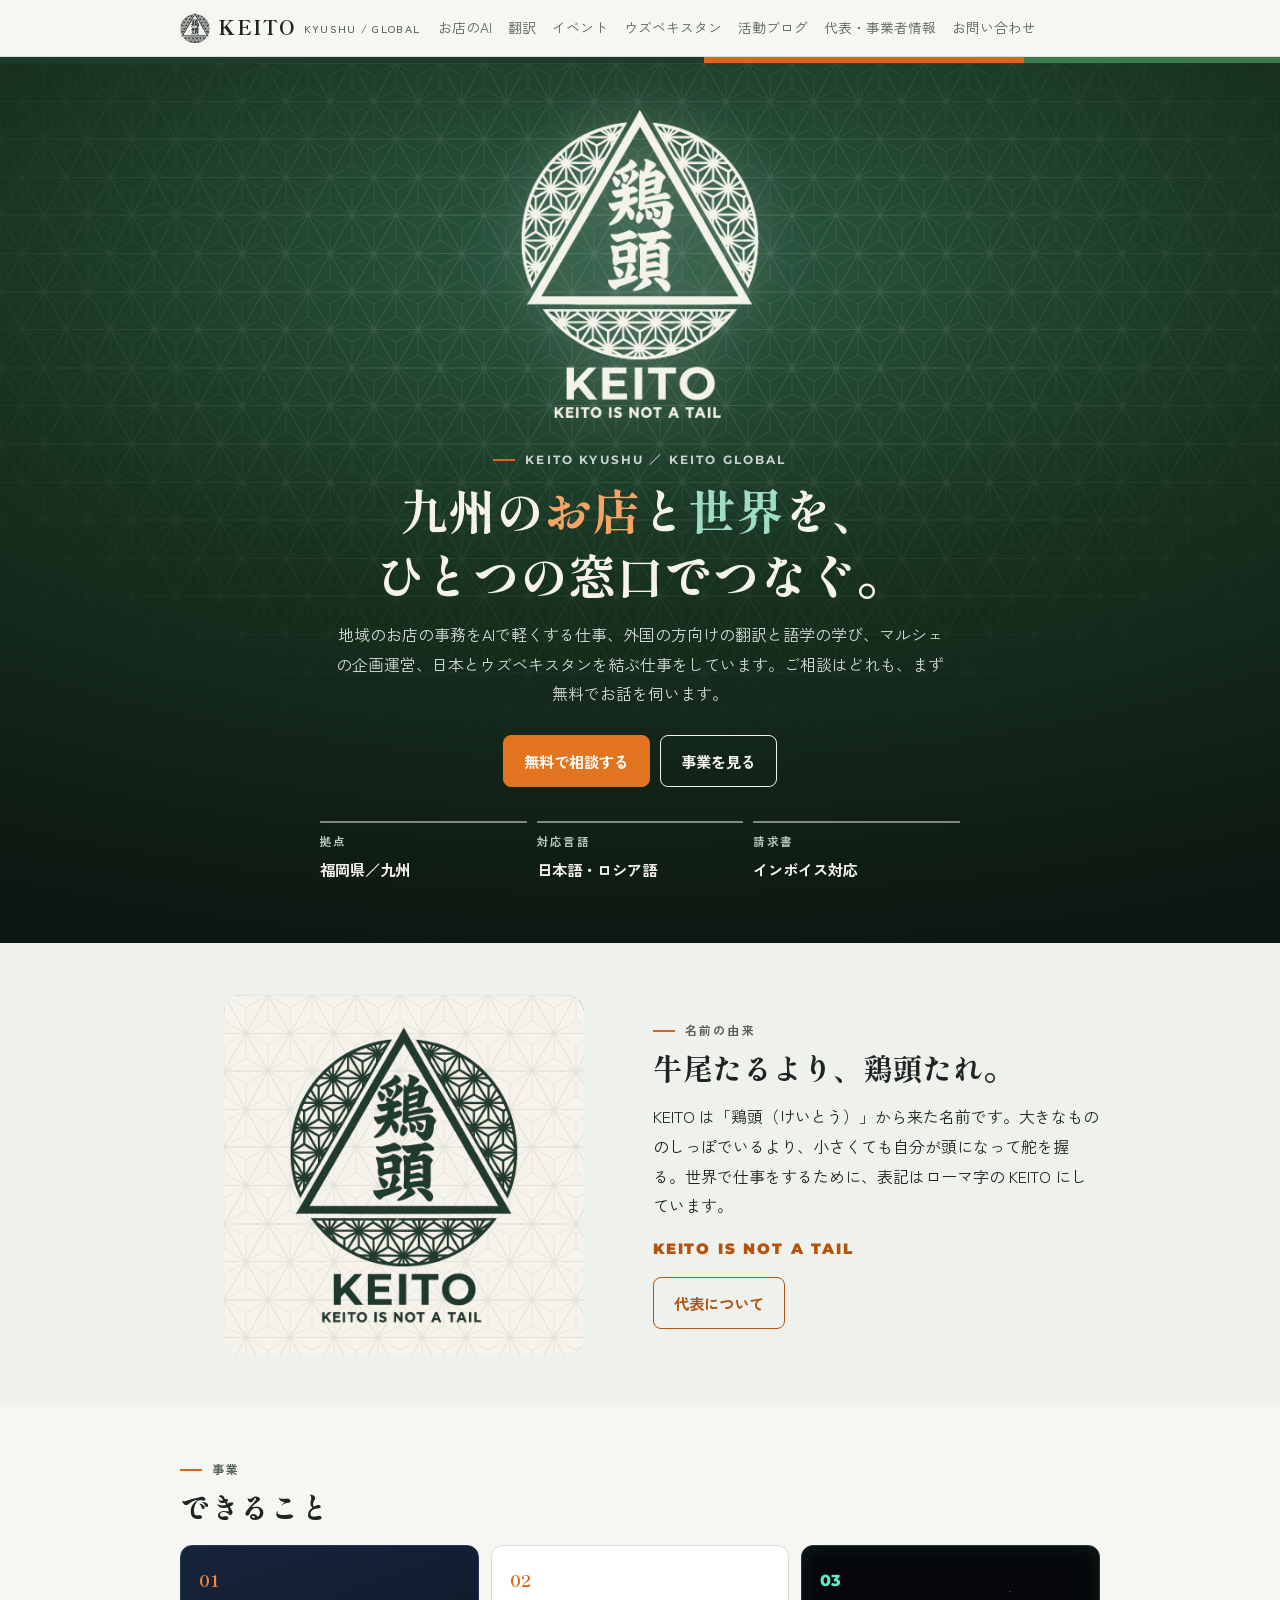
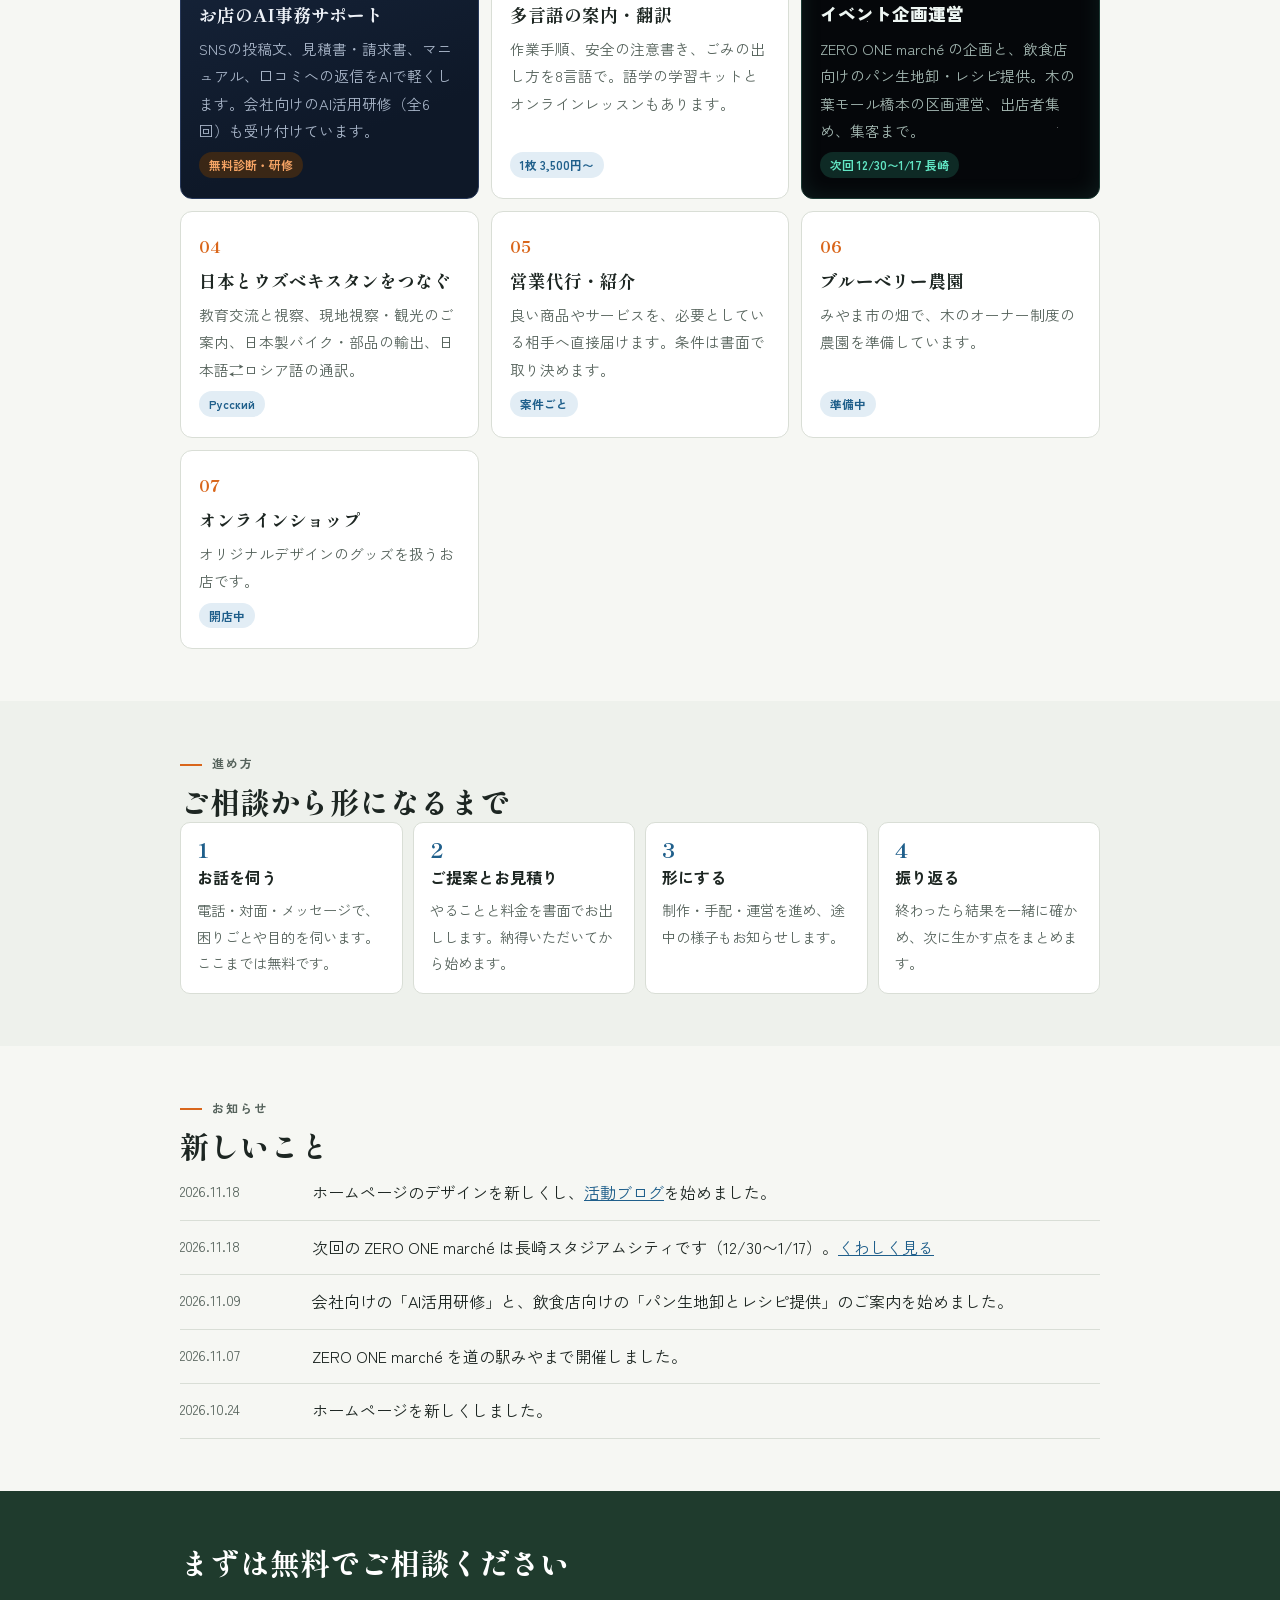
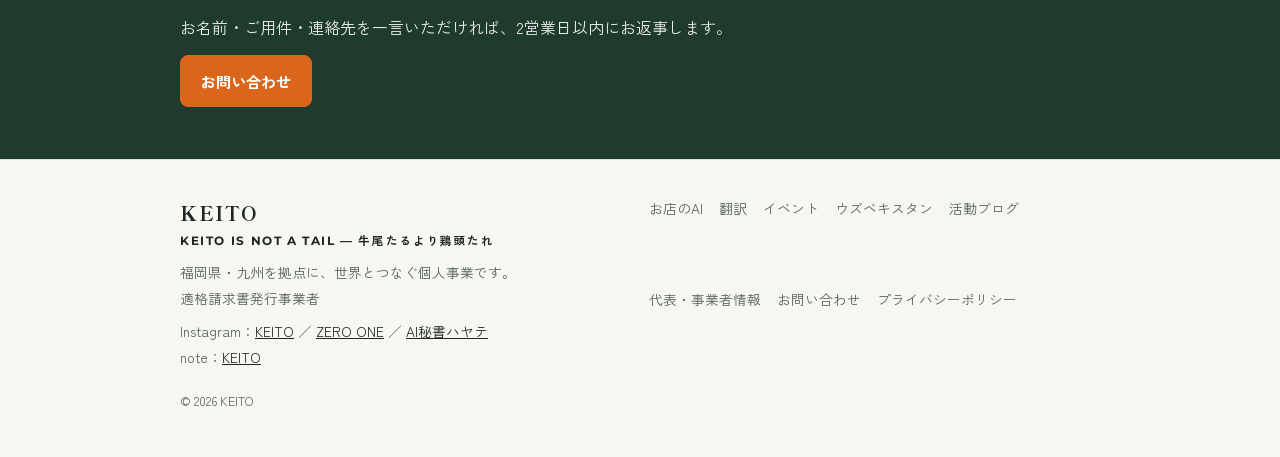
==== commit 5eae0e83: "ホームページを作り直し: ロゴを KEITO に、事業ごとの色、ロゴが飛び出す演出、長崎スタジアムシティの案内、活動ブログ、検索用タイトル Co-Authored-By: Claude Fable 5" ====
--- a/index.html
+++ b/index.html
@@ -3,14 +3,15 @@
 <head>
 <meta charset="utf-8">
 <meta name="viewport" content="width=device-width,initial-scale=1,viewport-fit=cover">
-<title>KEITO ｜ 九州</title>
+<title>KEITO（ケイト）｜福岡県みやま市・九州のAI事務サポート・多言語翻訳・イベント企画</title>
+<meta name="google-site-verification" content="VZI8KZtmXzknJhedFPaWdhV9jfp2oQwo4rpci6mWn_s">
 <meta name="claude:viewport-fit-sides" content="cover">
-<meta name="description" content="福岡県・九州のKEITO（KEITO KYUSHU／KEITO GLOBAL）。お店のAI事務サポート、多言語の翻訳と語学、イベント企画運営（ZERO ONE marché）、日本とウズベキスタンをつなぐ仕事をしています。">
+<meta name="description" content="福岡県みやま市・九州のKEITO（ケイト／鶏頭。KEITO KYUSHU／KEITO GLOBAL）。お店のAI事務サポート、多言語の翻訳と語学、イベント企画運営（ZERO ONE marché）、日本とウズベキスタンをつなぐ仕事をしています。">
 <link rel="canonical" href="https://keito55thx-ai.github.io/">
 <meta property="og:type" content="website">
 <meta property="og:site_name" content="KEITO">
-<meta property="og:title" content="KEITO ｜ 九州">
-<meta property="og:description" content="福岡県・九州のKEITO（KEITO KYUSHU／KEITO GLOBAL）。お店のAI事務サポート、多言語の翻訳と語学、イベント企画運営（ZERO ONE marché）、日本とウズベキスタンをつなぐ仕事をしています。">
+<meta property="og:title" content="KEITO（ケイト）｜福岡県みやま市・九州のAI事務サポート・多言語翻訳・イベント企画">
+<meta property="og:description" content="福岡県みやま市・九州のKEITO（ケイト／鶏頭。KEITO KYUSHU／KEITO GLOBAL）。お店のAI事務サポート、多言語の翻訳と語学、イベント企画運営（ZERO ONE marché）、日本とウズベキスタンをつなぐ仕事をしています。">
 <meta property="og:url" content="https://keito55thx-ai.github.io/">
 <meta property="og:image" content="https://keito55thx-ai.github.io/assets/ogp.png">
 <meta property="og:locale" content="ja_JP">
@@ -21,40 +22,44 @@
 <link rel="apple-touch-icon" href="assets/apple-touch-icon.png">
 <link rel="preconnect" href="https://fonts.googleapis.com">
 <link rel="preconnect" href="https://fonts.gstatic.com" crossorigin>
-<link rel="stylesheet" href="https://fonts.googleapis.com/css2?family=Shippori+Mincho+B1:wght@600;800&family=Zen+Kaku+Gothic+New:wght@400;500;700&display=swap">
+<link rel="stylesheet" href="https://fonts.googleapis.com/css2?family=Montserrat:wght@700;900&family=Shippori+Mincho+B1:wght@600;800&family=Zen+Kaku+Gothic+New:wght@400;500;700&display=swap">
 <link rel="stylesheet" href="assets/style.css">
-<script type="application/ld+json">{"@context": "https://schema.org", "@type": "LocalBusiness", "name": "KEITO", "url": "https://keito55thx-ai.github.io/", "image": "https://keito55thx-ai.github.io/assets/ogp.png", "email": "keito55thx@gmail.com", "address": {"@type": "PostalAddress", "addressRegion": "福岡県", "addressCountry": "JP"}, "areaServed": ["福岡県", "九州", "日本", "ウズベキスタン"], "knowsLanguage": ["ja", "ru"], "sameAs": ["https://www.instagram.com/ktoisnotatail/", "https://www.instagram.com/zero1.iyhiah/", "https://keito420asanoha.paintory.com/"]}</script>
+<script>document.documentElement.className+=" js"</script>
+<script src="assets/site.js" defer></script>
+<link rel="preload" as="image" href="assets/keito-logo-white.png" fetchpriority="high"><script type="application/ld+json">{"@context": "https://schema.org", "@type": "LocalBusiness", "name": "KEITO", "url": "https://keito55thx-ai.github.io/", "image": "https://keito55thx-ai.github.io/assets/ogp.png", "email": "keito55thx@gmail.com", "address": {"@type": "PostalAddress", "addressLocality": "みやま市", "addressRegion": "福岡県", "addressCountry": "JP"}, "areaServed": ["福岡県", "九州", "日本", "ウズベキスタン"], "knowsLanguage": ["ja", "ru"], "alternateName": ["ケイト", "鶏頭", "KEITO KYUSHU", "KEITO GLOBAL"], "logo": "https://keito55thx-ai.github.io/assets/keito-logo.png", "sameAs": ["https://www.instagram.com/ktoisnotatail/", "https://www.instagram.com/zero1.iyhiah/", "https://www.instagram.com/kto_ai_hisho/", "https://note.com/k_to55", "https://keito420asanoha.paintory.com/"]}</script>
 </head>
-<body>
+<body class="t-home">
 <a class="skip" href="#main">本文へ</a>
 <header class="bar gut"><div class="inner">
-  <a class="logo" href="">KEITO<span>KYUSHU / GLOBAL</span></a>
-  <nav aria-label="サイトの案内"><a href="ai/">お店のAI</a><a href="translation/">翻訳</a><a href="event/">イベント</a><a href="uzbekistan/">ウズベキスタン</a><a href="about/">代表・事業者情報</a><a href="contact/">お問い合わせ</a></nav>
+  <a class="logo" href=""><i class="mark" aria-hidden="true"></i>KEITO<span>KYUSHU / GLOBAL</span></a>
+  <nav aria-label="サイトの案内"><a href="ai/">お店のAI</a><a href="translation/">翻訳</a><a href="event/">イベント</a><a href="uzbekistan/">ウズベキスタン</a><a href="blog/">活動ブログ</a><a href="about/">代表・事業者情報</a><a href="contact/">お問い合わせ</a></nav>
 </div></header>
 <div class="band" aria-hidden="true"></div>
 <main id="main">
 
-<section class="hero"><div class="gut"><div class="inner">
-  <p class="eyebrow">KEITO KYUSHU ／ KEITO GLOBAL</p>
-  <h1>九州の<span class="m">お店</span>と<span class="t">世界</span>を、<br>ひとつの窓口でつなぐ。</h1>
-  <p class="lead">地域のお店の事務をAIで軽くする仕事、外国の方向けの翻訳と語学の学び、マルシェの企画運営、日本とウズベキスタンを結ぶ仕事をしています。ご相談はどれも、まず無料でお話を伺います。</p>
-  <div class="actions"><a class="btn solid" href="contact/">無料で相談する</a><a class="btn" href="#services">事業を見る</a></div>
-  <dl class="facts">
+<section class="khero"><canvas class="warp" data-color="245,243,236" data-cy="0.26" aria-hidden="true"></canvas><div class="gut"><div class="inner">
+  <img class="klogo" src="assets/keito-logo-white.png" width="720" height="720" fetchpriority="high" decoding="async" alt="KEITO（鶏頭）のロゴ。KEITO IS NOT A TAIL">
+  <p class="eyebrow rise">KEITO KYUSHU ／ KEITO GLOBAL</p>
+  <h1 class="rise">九州の<span class="m">お店</span>と<span class="t">世界</span>を、<br>ひとつの窓口でつなぐ。</h1>
+  <p class="lead rise">地域のお店の事務をAIで軽くする仕事、外国の方向けの翻訳と語学の学び、マルシェの企画運営、日本とウズベキスタンを結ぶ仕事をしています。ご相談はどれも、まず無料でお話を伺います。</p>
+  <div class="actions rise"><a class="btn solid" href="contact/">無料で相談する</a><a class="btn" href="#services">事業を見る</a></div>
+  <dl class="facts rise">
     <div><dt>拠点</dt><dd>福岡県／九州</dd></div>
     <div><dt>対応言語</dt><dd>日本語・ロシア語</dd></div>
     <div><dt>請求書</dt><dd>インボイス対応</dd></div>
   </dl>
 </div></div></section>
-<section id="services"><div class="gut"><div class="inner"><p class="eyebrow">事業</p><h2>できること</h2><div class="cards"><a class="card" href="ai/"><span class="no">01</span><h3>お店のAI事務サポート</h3><p>SNSの投稿文、見積書・請求書、マニュアル、口コミへの返信をAIで軽くします。会社向けのAI活用研修（全6回）も受け付けています。</p><span class="chip">無料診断・研修</span></a><a class="card" href="translation/"><span class="no">02</span><h3>多言語の案内・翻訳</h3><p>作業手順、安全の注意書き、ごみの出し方を8言語で。語学の学習キットとオンラインレッスンもあります。</p><span class="chip">1枚 3,500円〜</span></a><a class="card" href="event/"><span class="no">03</span><h3>イベント企画運営</h3><p>ZERO ONE marché の企画と、飲食店向けのパン生地卸・レシピ提供。木の葉モール橋本の区画運営、出店者集め、集客まで。</p><span class="chip">次回は日程調整中</span></a><a class="card" href="uzbekistan/"><span class="no">04</span><h3>日本とウズベキスタンをつなぐ</h3><p>教育交流と視察、現地視察・観光のご案内、日本製バイク・部品の輸出、日本語⇄ロシア語の通訳。</p><span class="chip">Русский</span></a><a class="card" href="about/#sales"><span class="no">05</span><h3>営業代行・紹介</h3><p>良い商品やサービスを、必要としている相手へ直接届けます。条件は書面で取り決めます。</p><span class="chip">案件ごと</span></a><a class="card" href="about/#farm"><span class="no">06</span><h3>ブルーベリー農園</h3><p>みやま市の畑で、木のオーナー制度の農園を準備しています。</p><span class="chip">準備中</span></a><a class="card" href="https://keito420asanoha.paintory.com/" target="_blank" rel="noopener"><span class="no">07</span><h3>オンラインショップ</h3><p>オリジナルデザインのグッズを扱うお店です。</p><span class="chip">開店中</span></a></div></div></div></section>
+<section class="sec-alt"><div class="gut"><div class="inner"><div class="origin"><div class="plate"><img src="assets/keito-logo.png" width="720" height="720" alt="" loading="lazy"></div><div><p class="eyebrow">名前の由来</p><h2>牛尾たるより、鶏頭たれ。</h2><p>KEITO は「鶏頭（けいとう）」から来た名前です。大きなもののしっぽでいるより、小さくても自分が頭になって舵を握る。世界で仕事をするために、表記はローマ字の KEITO にしています。</p><p class="motto">KEITO IS NOT A TAIL</p><p style="margin-top:14px"><a class="btn" href="about/">代表について</a></p></div></div></div></div></section>
+<section id="services"><div class="gut"><div class="inner"><p class="eyebrow">事業</p><h2>できること</h2><div class="cards"><a class="card c-ai" href="ai/"><span class="no">01</span><h3>お店のAI事務サポート</h3><p>SNSの投稿文、見積書・請求書、マニュアル、口コミへの返信をAIで軽くします。会社向けのAI活用研修（全6回）も受け付けています。</p><span class="chip">無料診断・研修</span></a><a class="card" href="translation/"><span class="no">02</span><h3>多言語の案内・翻訳</h3><p>作業手順、安全の注意書き、ごみの出し方を8言語で。語学の学習キットとオンラインレッスンもあります。</p><span class="chip">1枚 3,500円〜</span></a><a class="card c-zero" href="event/"><span class="no">03</span><h3>イベント企画運営</h3><p>ZERO ONE marché の企画と、飲食店向けのパン生地卸・レシピ提供。木の葉モール橋本の区画運営、出店者集め、集客まで。</p><span class="chip">次回 12/30〜1/17 長崎</span></a><a class="card" href="uzbekistan/"><span class="no">04</span><h3>日本とウズベキスタンをつなぐ</h3><p>教育交流と視察、現地視察・観光のご案内、日本製バイク・部品の輸出、日本語⇄ロシア語の通訳。</p><span class="chip">Русский</span></a><a class="card" href="about/#sales"><span class="no">05</span><h3>営業代行・紹介</h3><p>良い商品やサービスを、必要としている相手へ直接届けます。条件は書面で取り決めます。</p><span class="chip">案件ごと</span></a><a class="card" href="about/#farm"><span class="no">06</span><h3>ブルーベリー農園</h3><p>みやま市の畑で、木のオーナー制度の農園を準備しています。</p><span class="chip">準備中</span></a><a class="card" href="https://keito420asanoha.paintory.com/" target="_blank" rel="noopener"><span class="no">07</span><h3>オンラインショップ</h3><p>オリジナルデザインのグッズを扱うお店です。</p><span class="chip">開店中</span></a></div></div></div></section>
 <section class="sec-alt"><div class="gut"><div class="inner"><p class="eyebrow">進め方</p><h2>ご相談から形になるまで</h2><ol class="steps"><li><strong>お話を伺う</strong><span>電話・対面・メッセージで、困りごとや目的を伺います。ここまでは無料です。</span></li><li><strong>ご提案とお見積り</strong><span>やることと料金を書面でお出しします。納得いただいてから始めます。</span></li><li><strong>形にする</strong><span>制作・手配・運営を進め、途中の様子もお知らせします。</span></li><li><strong>振り返る</strong><span>終わったら結果を一緒に確かめ、次に生かす点をまとめます。</span></li></ol></div></div></section>
-<section><div class="gut"><div class="inner"><p class="eyebrow">お知らせ</p><h2>新しいこと</h2><ul class="news"><li><time datetime="2026-11-09">2026.11.09</time><span>会社向けの「AI活用研修」と、飲食店向けの「パン生地卸とレシピ提供」のご案内を始めました。</span></li><li><time datetime="2026-11-07">2026.11.07</time><span>ZERO ONE marché を道の駅みやまで開催しました。</span></li><li><time datetime="2026-10-24">2026.10.24</time><span>ホームページを新しくしました。</span></li></ul></div></div></section>
+<section><div class="gut"><div class="inner"><p class="eyebrow">お知らせ</p><h2>新しいこと</h2><ul class="news"><li><time datetime="2026-11-18">2026.11.18</time><span>ホームページのデザインを新しくし、<a href="blog/">活動ブログ</a>を始めました。</span></li><li><time datetime="2026-11-18">2026.11.18</time><span>次回の ZERO ONE marché は長崎スタジアムシティです（12/30〜1/17）。<a href="event/">くわしく見る</a></span></li><li><time datetime="2026-11-09">2026.11.09</time><span>会社向けの「AI活用研修」と、飲食店向けの「パン生地卸とレシピ提供」のご案内を始めました。</span></li><li><time datetime="2026-11-07">2026.11.07</time><span>ZERO ONE marché を道の駅みやまで開催しました。</span></li><li><time datetime="2026-10-24">2026.10.24</time><span>ホームページを新しくしました。</span></li></ul></div></div></section>
 <section class="sec-cta"><div class="gut"><div class="inner"><div class="cta"><h2>まずは無料でご相談ください</h2><p>お名前・ご用件・連絡先を一言いただければ、2営業日以内にお返事します。</p><a class="btn solid" href="contact/">お問い合わせ</a></div></div></div></section>
 
 </main>
 <footer class="foot gut"><div class="inner">
   <div class="foot-grid">
-    <div><p class="foot-logo">KEITO</p><p>福岡県・九州を拠点に、世界とつなぐ個人事業です。<br>適格請求書発行事業者</p><p class="foot-sns">Instagram：<a href="https://www.instagram.com/ktoisnotatail/" target="_blank" rel="noopener">KEITO</a> ／ <a href="https://www.instagram.com/zero1.iyhiah/" target="_blank" rel="noopener">ZERO ONE</a></p></div>
-    <nav aria-label="フッターの案内"><a href="ai/">お店のAI</a><a href="translation/">翻訳</a><a href="event/">イベント</a><a href="uzbekistan/">ウズベキスタン</a><a href="about/">代表・事業者情報</a><a href="contact/">お問い合わせ</a><a href="privacy/">プライバシーポリシー</a></nav>
+    <div><p class="foot-logo">KEITO</p><p class="foot-tag">KEITO IS NOT A TAIL ― 牛尾たるより鶏頭たれ</p><p>福岡県・九州を拠点に、世界とつなぐ個人事業です。<br>適格請求書発行事業者</p><p class="foot-sns">Instagram：<a href="https://www.instagram.com/ktoisnotatail/" target="_blank" rel="noopener">KEITO</a> ／ <a href="https://www.instagram.com/zero1.iyhiah/" target="_blank" rel="noopener">ZERO ONE</a> ／ <a href="https://www.instagram.com/kto_ai_hisho/" target="_blank" rel="noopener">AI秘書ハヤテ</a><br>note：<a href="https://note.com/k_to55" target="_blank" rel="noopener">KEITO</a></p></div>
+    <nav aria-label="フッターの案内"><a href="ai/">お店のAI</a><a href="translation/">翻訳</a><a href="event/">イベント</a><a href="uzbekistan/">ウズベキスタン</a><a href="blog/">活動ブログ</a><a href="about/">代表・事業者情報</a><a href="contact/">お問い合わせ</a><a href="privacy/">プライバシーポリシー</a></nav>
   </div>
   <p class="copy">© 2026 KEITO</p>
 </div></footer>
--- a/assets/style.css
+++ b/assets/style.css
@@ -133,3 +133,99 @@
 .lineup small{display:block;color:var(--muted);font-size:.8rem;margin-top:4px}
 .foot nav a{color:var(--muted);text-decoration:none}
 .copy{margin-top:20px;font-size:.78rem}
+/* ===== 2026-11-18 作り直し: 事業ごとの色・ロゴが飛び出す演出・活動ブログ =====
+   t-home = KEITO（ロゴの深緑＋麻の葉） / t-zero = ZERO ONE（宇宙の黒＋ネオンの青緑） / t-ai = AI秘書ハヤテ（夜の紺＋みかん＋トサカの赤） */
+:root{--brand:#1f3b2d;--brand-deep:#0f1d16;--font-latin:"Montserrat","Zen Kaku Gothic New","Hiragino Sans",system-ui,sans-serif}
+.logo{display:inline-flex;align-items:center;gap:8px}
+.logo .mark{width:30px;height:30px;flex:none;background:currentColor;-webkit-mask:url(keito-mark.png) center/contain no-repeat;mask:url(keito-mark.png) center/contain no-repeat}
+.logo span{margin-left:0}
+.band{height:6px;background:linear-gradient(90deg,var(--brand) 0 55%,var(--mikan) 55% 80%,var(--leaf) 80%)}
+.eyebrow{font-family:var(--font-latin);display:flex;align-items:center;gap:10px}
+.eyebrow::before{content:"";width:22px;height:2px;background:var(--mikan);flex:none}
+.eyebrow a{color:inherit}
+.foot-tag{font-family:var(--font-latin);font-size:.72rem;letter-spacing:.14em;font-weight:700;color:var(--ink);margin-bottom:8px}
+.sec-cta{background:var(--brand)}
+.snsrow{display:flex;flex-wrap:wrap;gap:8px;margin-top:20px}
+.sns{display:inline-flex;align-items:center;gap:8px;border:1px solid var(--line);border-radius:99px;padding:7px 15px 7px 8px;font-size:.86rem;font-weight:700;text-decoration:none;color:var(--ink);background:var(--surface);min-height:40px}
+.sns b{font-family:var(--font-latin);font-size:.66rem;letter-spacing:.08em;background:var(--ink);color:var(--paper);border-radius:99px;padding:4px 10px}
+/* 動き: 画面に入ったら下からふわっと */
+.js .rv{opacity:0;transform:translateY(22px);transition:opacity .8s ease,transform .8s cubic-bezier(.2,.7,.2,1)}
+.js .rv.in{opacity:1;transform:none}
+/* ---- トップ: ロゴが奥から飛び出す ---- */
+.khero{position:relative;overflow:hidden;isolation:isolate;text-align:center;color:#f5f3ec;padding-block:36px 60px;background:radial-gradient(120% 80% at 50% 22%,#2b5a43 0,#17301f 48%,#0c1711 100%)}
+.khero::before{content:"";position:absolute;inset:0;z-index:-2;background:url("data:image/svg+xml,%3Csvg xmlns='http://www.w3.org/2000/svg' width='44' height='76.21' viewBox='0 0 44 76.21'%3E%3Cpath d='M-22.0 -38.1L22.0 -38.1M22.0 -38.1L0.0 0.0M0.0 0.0L-22.0 -38.1M-22.0 -38.1L0.0 -25.4M22.0 -38.1L0.0 -25.4M0.0 0.0L0.0 -25.4M22.0 -38.1L0.0 0.0M0.0 0.0L44.0 0.0M44.0 0.0L22.0 -38.1M22.0 -38.1L22.0 -12.7M0.0 0.0L22.0 -12.7M44.0 0.0L22.0 -12.7M22.0 -38.1L66.0 -38.1M66.0 -38.1L44.0 0.0M44.0 0.0L22.0 -38.1M22.0 -38.1L44.0 -25.4M66.0 -38.1L44.0 -25.4M44.0 0.0L44.0 -25.4M66.0 -38.1L44.0 0.0M44.0 0.0L88.0 0.0M88.0 0.0L66.0 -38.1M66.0 -38.1L66.0 -12.7M44.0 0.0L66.0 -12.7M88.0 0.0L66.0 -12.7M66.0 -38.1L110.0 -38.1M110.0 -38.1L88.0 0.0M88.0 0.0L66.0 -38.1M66.0 -38.1L88.0 -25.4M110.0 -38.1L88.0 -25.4M88.0 0.0L88.0 -25.4M110.0 -38.1L88.0 0.0M88.0 0.0L132.0 0.0M132.0 0.0L110.0 -38.1M110.0 -38.1L110.0 -12.7M88.0 0.0L110.0 -12.7M132.0 0.0L110.0 -12.7M110.0 -38.1L154.0 -38.1M154.0 -38.1L132.0 0.0M132.0 0.0L110.0 -38.1M110.0 -38.1L132.0 -25.4M154.0 -38.1L132.0 -25.4M132.0 0.0L132.0 -25.4M154.0 -38.1L132.0 0.0M132.0 0.0L176.0 0.0M176.0 0.0L154.0 -38.1M154.0 -38.1L154.0 -12.7M132.0 0.0L154.0 -12.7M176.0 0.0L154.0 -12.7M-44.0 0.0L0.0 0.0M0.0 0.0L-22.0 38.1M-22.0 38.1L-44.0 0.0M-44.0 0.0L-22.0 12.7M0.0 0.0L-22.0 12.7M-22.0 38.1L-22.0 12.7M0.0 0.0L-22.0 38.1M-22.0 38.1L22.0 38.1M22.0 38.1L0.0 0.0M0.0 0.0L0.0 25.4M-22.0 38.1L0.0 25.4M22.0 38.1L0.0 25.4M0.0 0.0L44.0 0.0M44.0 0.0L22.0 38.1M22.0 38.1L0.0 0.0M0.0 0.0L22.0 12.7M44.0 0.0L22.0 12.7M22.0 38.1L22.0 12.7M44.0 0.0L22.0 38.1M22.0 38.1L66.0 38.1M66.0 38.1L44.0 0.0M44.0 0.0L44.0 25.4M22.0 38.1L44.0 25.4M66.0 38.1L44.0 25.4M44.0 0.0L88.0 0.0M88.0 0.0L66.0 38.1M66.0 38.1L44.0 0.0M44.0 0.0L66.0 12.7M88.0 0.0L66.0 12.7M66.0 38.1L66.0 12.7M88.0 0.0L66.0 38.1M66.0 38.1L110.0 38.1M110.0 38.1L88.0 0.0M88.0 0.0L88.0 25.4M66.0 38.1L88.0 25.4M110.0 38.1L88.0 25.4M88.0 0.0L132.0 0.0M132.0 0.0L110.0 38.1M110.0 38.1L88.0 0.0M88.0 0.0L110.0 12.7M132.0 0.0L110.0 12.7M110.0 38.1L110.0 12.7M132.0 0.0L110.0 38.1M110.0 38.1L154.0 38.1M154.0 38.1L132.0 0.0M132.0 0.0L132.0 25.4M110.0 38.1L132.0 25.4M154.0 38.1L132.0 25.4M-22.0 38.1L22.0 38.1M22.0 38.1L0.0 76.2M0.0 76.2L-22.0 38.1M-22.0 38.1L0.0 50.8M22.0 38.1L0.0 50.8M0.0 76.2L0.0 50.8M22.0 38.1L0.0 76.2M0.0 76.2L44.0 76.2M44.0 76.2L22.0 38.1M22.0 38.1L22.0 63.5M0.0 76.2L22.0 63.5M44.0 76.2L22.0 63.5M22.0 38.1L66.0 38.1M66.0 38.1L44.0 76.2M44.0 76.2L22.0 38.1M22.0 38.1L44.0 50.8M66.0 38.1L44.0 50.8M44.0 76.2L44.0 50.8M66.0 38.1L44.0 76.2M44.0 76.2L88.0 76.2M88.0 76.2L66.0 38.1M66.0 38.1L66.0 63.5M44.0 76.2L66.0 63.5M88.0 76.2L66.0 63.5M66.0 38.1L110.0 38.1M110.0 38.1L88.0 76.2M88.0 76.2L66.0 38.1M66.0 38.1L88.0 50.8M110.0 38.1L88.0 50.8M88.0 76.2L88.0 50.8M110.0 38.1L88.0 76.2M88.0 76.2L132.0 76.2M132.0 76.2L110.0 38.1M110.0 38.1L110.0 63.5M88.0 76.2L110.0 63.5M132.0 76.2L110.0 63.5M110.0 38.1L154.0 38.1M154.0 38.1L132.0 76.2M132.0 76.2L110.0 38.1M110.0 38.1L132.0 50.8M154.0 38.1L132.0 50.8M132.0 76.2L132.0 50.8M154.0 38.1L132.0 76.2M132.0 76.2L176.0 76.2M176.0 76.2L154.0 38.1M154.0 38.1L154.0 63.5M132.0 76.2L154.0 63.5M176.0 76.2L154.0 63.5M-44.0 76.2L0.0 76.2M0.0 76.2L-22.0 114.3M-22.0 114.3L-44.0 76.2M-44.0 76.2L-22.0 88.9M0.0 76.2L-22.0 88.9M-22.0 114.3L-22.0 88.9M0.0 76.2L-22.0 114.3M-22.0 114.3L22.0 114.3M22.0 114.3L0.0 76.2M0.0 76.2L0.0 101.6M-22.0 114.3L0.0 101.6M22.0 114.3L0.0 101.6M0.0 76.2L44.0 76.2M44.0 76.2L22.0 114.3M22.0 114.3L0.0 76.2M0.0 76.2L22.0 88.9M44.0 76.2L22.0 88.9M22.0 114.3L22.0 88.9M44.0 76.2L22.0 114.3M22.0 114.3L66.0 114.3M66.0 114.3L44.0 76.2M44.0 76.2L44.0 101.6M22.0 114.3L44.0 101.6M66.0 114.3L44.0 101.6M44.0 76.2L88.0 76.2M88.0 76.2L66.0 114.3M66.0 114.3L44.0 76.2M44.0 76.2L66.0 88.9M88.0 76.2L66.0 88.9M66.0 114.3L66.0 88.9M88.0 76.2L66.0 114.3M66.0 114.3L110.0 114.3M110.0 114.3L88.0 76.2M88.0 76.2L88.0 101.6M66.0 114.3L88.0 101.6M110.0 114.3L88.0 101.6M88.0 76.2L132.0 76.2M132.0 76.2L110.0 114.3M110.0 114.3L88.0 76.2M88.0 76.2L110.0 88.9M132.0 76.2L110.0 88.9M110.0 114.3L110.0 88.9M132.0 76.2L110.0 114.3M110.0 114.3L154.0 114.3M154.0 114.3L132.0 76.2M132.0 76.2L132.0 101.6M110.0 114.3L132.0 101.6M154.0 114.3L132.0 101.6' fill='none' stroke='%23f5f3ec' stroke-width='.7'/%3E%3C/svg%3E");opacity:.13;-webkit-mask:radial-gradient(90% 70% at 50% 26%,#000 20%,transparent 80%);mask:radial-gradient(90% 70% at 50% 26%,#000 20%,transparent 80%)}
+.khero canvas{position:absolute;inset:0;width:100%;height:100%;z-index:-1;pointer-events:none}
+.klogo{display:block;width:min(68vw,330px);height:auto;margin:0 auto 20px;filter:drop-shadow(0 0 26px rgba(245,243,236,.28))}
+.khero .eyebrow{justify-content:center;color:#c8d4cb}
+.khero h1{font-size:clamp(1.75rem,6vw,3rem)}
+.khero h1 .m{color:#f6a465}.khero h1 .t{color:#9fdcc4}
+.khero .lead{color:#d3dcd4;margin-inline:auto}
+.khero .actions{justify-content:center}
+.khero .btn{border-color:#f5f3ec;color:#f5f3ec}
+.khero .btn.solid{background:#e2741f;border-color:#e2741f;color:#fff}
+.khero .facts{margin-inline:auto;text-align:left}
+.khero .facts div{border-top-color:rgba(245,243,236,.5)}
+.khero .facts dt{color:#b9c7bd}
+@media (prefers-reduced-motion:no-preference){
+  .js .klogo{animation:kpop 1.7s cubic-bezier(.16,.84,.24,1) .25s both}
+  .js .khero .rise{animation:krise .9s ease 1.55s both}
+  .js .khero .rise:nth-of-type(2){animation-delay:1.7s}
+  .js .khero .lead.rise{animation-delay:1.85s}.js .khero .actions.rise{animation-delay:2s}.js .khero .facts.rise{animation-delay:2.15s}
+}
+@keyframes kpop{0%{transform:scale(.02);opacity:0;filter:blur(16px) drop-shadow(0 0 0 rgba(245,243,236,0))}45%{opacity:1}72%{transform:scale(1.09);filter:blur(0) drop-shadow(0 0 60px rgba(245,243,236,.75))}100%{transform:scale(1);filter:blur(0) drop-shadow(0 0 26px rgba(245,243,236,.28))}}
+@keyframes krise{from{opacity:0;transform:translateY(18px)}to{opacity:1;transform:none}}
+/* 名前の由来 */
+.origin{display:grid;gap:26px;align-items:center;grid-template-columns:repeat(auto-fit,minmax(min(100%,260px),1fr))}
+.plate{background:#f5f3ec url("data:image/svg+xml,%3Csvg xmlns='http://www.w3.org/2000/svg' width='44' height='76.21' viewBox='0 0 44 76.21'%3E%3Cpath d='M-22.0 -38.1L22.0 -38.1M22.0 -38.1L0.0 0.0M0.0 0.0L-22.0 -38.1M-22.0 -38.1L0.0 -25.4M22.0 -38.1L0.0 -25.4M0.0 0.0L0.0 -25.4M22.0 -38.1L0.0 0.0M0.0 0.0L44.0 0.0M44.0 0.0L22.0 -38.1M22.0 -38.1L22.0 -12.7M0.0 0.0L22.0 -12.7M44.0 0.0L22.0 -12.7M22.0 -38.1L66.0 -38.1M66.0 -38.1L44.0 0.0M44.0 0.0L22.0 -38.1M22.0 -38.1L44.0 -25.4M66.0 -38.1L44.0 -25.4M44.0 0.0L44.0 -25.4M66.0 -38.1L44.0 0.0M44.0 0.0L88.0 0.0M88.0 0.0L66.0 -38.1M66.0 -38.1L66.0 -12.7M44.0 0.0L66.0 -12.7M88.0 0.0L66.0 -12.7M66.0 -38.1L110.0 -38.1M110.0 -38.1L88.0 0.0M88.0 0.0L66.0 -38.1M66.0 -38.1L88.0 -25.4M110.0 -38.1L88.0 -25.4M88.0 0.0L88.0 -25.4M110.0 -38.1L88.0 0.0M88.0 0.0L132.0 0.0M132.0 0.0L110.0 -38.1M110.0 -38.1L110.0 -12.7M88.0 0.0L110.0 -12.7M132.0 0.0L110.0 -12.7M110.0 -38.1L154.0 -38.1M154.0 -38.1L132.0 0.0M132.0 0.0L110.0 -38.1M110.0 -38.1L132.0 -25.4M154.0 -38.1L132.0 -25.4M132.0 0.0L132.0 -25.4M154.0 -38.1L132.0 0.0M132.0 0.0L176.0 0.0M176.0 0.0L154.0 -38.1M154.0 -38.1L154.0 -12.7M132.0 0.0L154.0 -12.7M176.0 0.0L154.0 -12.7M-44.0 0.0L0.0 0.0M0.0 0.0L-22.0 38.1M-22.0 38.1L-44.0 0.0M-44.0 0.0L-22.0 12.7M0.0 0.0L-22.0 12.7M-22.0 38.1L-22.0 12.7M0.0 0.0L-22.0 38.1M-22.0 38.1L22.0 38.1M22.0 38.1L0.0 0.0M0.0 0.0L0.0 25.4M-22.0 38.1L0.0 25.4M22.0 38.1L0.0 25.4M0.0 0.0L44.0 0.0M44.0 0.0L22.0 38.1M22.0 38.1L0.0 0.0M0.0 0.0L22.0 12.7M44.0 0.0L22.0 12.7M22.0 38.1L22.0 12.7M44.0 0.0L22.0 38.1M22.0 38.1L66.0 38.1M66.0 38.1L44.0 0.0M44.0 0.0L44.0 25.4M22.0 38.1L44.0 25.4M66.0 38.1L44.0 25.4M44.0 0.0L88.0 0.0M88.0 0.0L66.0 38.1M66.0 38.1L44.0 0.0M44.0 0.0L66.0 12.7M88.0 0.0L66.0 12.7M66.0 38.1L66.0 12.7M88.0 0.0L66.0 38.1M66.0 38.1L110.0 38.1M110.0 38.1L88.0 0.0M88.0 0.0L88.0 25.4M66.0 38.1L88.0 25.4M110.0 38.1L88.0 25.4M88.0 0.0L132.0 0.0M132.0 0.0L110.0 38.1M110.0 38.1L88.0 0.0M88.0 0.0L110.0 12.7M132.0 0.0L110.0 12.7M110.0 38.1L110.0 12.7M132.0 0.0L110.0 38.1M110.0 38.1L154.0 38.1M154.0 38.1L132.0 0.0M132.0 0.0L132.0 25.4M110.0 38.1L132.0 25.4M154.0 38.1L132.0 25.4M-22.0 38.1L22.0 38.1M22.0 38.1L0.0 76.2M0.0 76.2L-22.0 38.1M-22.0 38.1L0.0 50.8M22.0 38.1L0.0 50.8M0.0 76.2L0.0 50.8M22.0 38.1L0.0 76.2M0.0 76.2L44.0 76.2M44.0 76.2L22.0 38.1M22.0 38.1L22.0 63.5M0.0 76.2L22.0 63.5M44.0 76.2L22.0 63.5M22.0 38.1L66.0 38.1M66.0 38.1L44.0 76.2M44.0 76.2L22.0 38.1M22.0 38.1L44.0 50.8M66.0 38.1L44.0 50.8M44.0 76.2L44.0 50.8M66.0 38.1L44.0 76.2M44.0 76.2L88.0 76.2M88.0 76.2L66.0 38.1M66.0 38.1L66.0 63.5M44.0 76.2L66.0 63.5M88.0 76.2L66.0 63.5M66.0 38.1L110.0 38.1M110.0 38.1L88.0 76.2M88.0 76.2L66.0 38.1M66.0 38.1L88.0 50.8M110.0 38.1L88.0 50.8M88.0 76.2L88.0 50.8M110.0 38.1L88.0 76.2M88.0 76.2L132.0 76.2M132.0 76.2L110.0 38.1M110.0 38.1L110.0 63.5M88.0 76.2L110.0 63.5M132.0 76.2L110.0 63.5M110.0 38.1L154.0 38.1M154.0 38.1L132.0 76.2M132.0 76.2L110.0 38.1M110.0 38.1L132.0 50.8M154.0 38.1L132.0 50.8M132.0 76.2L132.0 50.8M154.0 38.1L132.0 76.2M132.0 76.2L176.0 76.2M176.0 76.2L154.0 38.1M154.0 38.1L154.0 63.5M132.0 76.2L154.0 63.5M176.0 76.2L154.0 63.5M-44.0 76.2L0.0 76.2M0.0 76.2L-22.0 114.3M-22.0 114.3L-44.0 76.2M-44.0 76.2L-22.0 88.9M0.0 76.2L-22.0 88.9M-22.0 114.3L-22.0 88.9M0.0 76.2L-22.0 114.3M-22.0 114.3L22.0 114.3M22.0 114.3L0.0 76.2M0.0 76.2L0.0 101.6M-22.0 114.3L0.0 101.6M22.0 114.3L0.0 101.6M0.0 76.2L44.0 76.2M44.0 76.2L22.0 114.3M22.0 114.3L0.0 76.2M0.0 76.2L22.0 88.9M44.0 76.2L22.0 88.9M22.0 114.3L22.0 88.9M44.0 76.2L22.0 114.3M22.0 114.3L66.0 114.3M66.0 114.3L44.0 76.2M44.0 76.2L44.0 101.6M22.0 114.3L44.0 101.6M66.0 114.3L44.0 101.6M44.0 76.2L88.0 76.2M88.0 76.2L66.0 114.3M66.0 114.3L44.0 76.2M44.0 76.2L66.0 88.9M88.0 76.2L66.0 88.9M66.0 114.3L66.0 88.9M88.0 76.2L66.0 114.3M66.0 114.3L110.0 114.3M110.0 114.3L88.0 76.2M88.0 76.2L88.0 101.6M66.0 114.3L88.0 101.6M110.0 114.3L88.0 101.6M88.0 76.2L132.0 76.2M132.0 76.2L110.0 114.3M110.0 114.3L88.0 76.2M88.0 76.2L110.0 88.9M132.0 76.2L110.0 88.9M110.0 114.3L110.0 88.9M132.0 76.2L110.0 114.3M110.0 114.3L154.0 114.3M154.0 114.3L132.0 76.2M132.0 76.2L132.0 101.6M110.0 114.3L132.0 101.6M154.0 114.3L132.0 101.6' fill='none' stroke='%231f3b2d' stroke-width='.7'/%3E%3C/svg%3E");background-blend-mode:normal;border-radius:18px;padding:22px;position:relative;overflow:hidden;max-width:360px;margin-inline:auto;width:100%}
+.plate::before{content:"";position:absolute;inset:0;background:#f5f3ec;opacity:.9}
+.plate img{position:relative;display:block;width:100%;height:auto}
+.origin h2+p{margin-top:14px}
+.motto{font-family:var(--font-latin);font-weight:900;letter-spacing:.12em;font-size:.95rem;margin-top:14px;color:var(--mikan-ink)}
+/* 事業カードに、その事業の色 */
+.card.c-zero{background:radial-gradient(1.5px 1.5px at 22% 30%,#fff9,transparent 60%),radial-gradient(1.5px 1.5px at 70% 18%,#fff7,transparent 60%),radial-gradient(1.5px 1.5px at 86% 72%,#fff6,transparent 60%),radial-gradient(1.5px 1.5px at 40% 82%,#fff5,transparent 60%),#05070a;color:#eef6f3;border-color:#1c3a34;box-shadow:0 0 22px rgba(98,230,196,.10) inset}
+.card.c-zero .no{color:#62e6c4;font-family:var(--font-latin)}.card.c-zero h3{font-family:var(--font-latin),var(--font-body)}.card.c-zero p{color:#a4b8b2}.card.c-zero .chip{background:#0e2a25;color:#62e6c4}.card.c-zero:hover{border-color:#62e6c4}
+.card.c-ai{background:linear-gradient(160deg,#16243a,#0e1828 70%);color:#eef2f8;border-color:#27385a}
+.card.c-ai .no{color:#f08a3c}.card.c-ai p{color:#a9b6c9}.card.c-ai .chip{background:#3a2716;color:#f6a465}.card.c-ai:hover{border-color:#f08a3c}
+/* ---- ZERO ONE（イベント）: 宇宙の黒とネオン ---- */
+html:has(body.t-zero){background:#05070a}
+body.t-zero{--paper:#05070a;--surface:#0a1013;--alt:#070c0f;--ink:#eef6f3;--muted:#a4b8b2;--line:#1b2c2a;--mikan:#62e6c4;--mikan-ink:#62e6c4;--mikan-soft:#0e2a25;--tile:#62e6c4;--tile-soft:#0b211d;--leaf:#62e6c4;--brand:#0b211d;color-scheme:dark;
+  background-color:#05070a;background-image:radial-gradient(1px 1px at 12% 18%,#fff9,transparent 60%),radial-gradient(1px 1px at 38% 62%,#fff6,transparent 60%),radial-gradient(1.4px 1.4px at 64% 28%,#fffb,transparent 60%),radial-gradient(1px 1px at 82% 76%,#fff7,transparent 60%),radial-gradient(1px 1px at 52% 90%,#fff5,transparent 60%),radial-gradient(1px 1px at 92% 12%,#fff6,transparent 60%);background-size:260px 260px}
+.t-zero .band,.t-ai .band{display:none}
+.t-zero .bar,.t-ai .bar{background:color-mix(in srgb,var(--paper) 88%,transparent);-webkit-backdrop-filter:blur(8px);backdrop-filter:blur(8px)}
+.t-zero h1,.t-zero h2,.t-zero h3{font-family:var(--font-latin),var(--font-body);font-weight:900;letter-spacing:.01em}
+.t-zero .sec-alt{background:rgba(98,230,196,.035);border-block:1px solid rgba(98,230,196,.12)}
+.t-zero .btn.solid,.t-ai .btn.solid{color:#06110e}
+.t-zero .box,.t-zero .steps li,.t-zero .faq details,.t-zero .lineup li{border-color:rgba(98,230,196,.28);box-shadow:0 0 26px rgba(98,230,196,.07) inset}
+.t-zero .sec-cta,.t-ai .sec-cta{background:var(--tile-soft);color:var(--ink);border-top:1px solid var(--line)}
+.neon{font-family:var(--font-latin);font-weight:900;text-transform:uppercase;color:#7ff0d2;text-shadow:0 0 12px rgba(98,230,196,.85),0 0 42px rgba(98,230,196,.45);letter-spacing:.03em}
+.zhero{padding-block:0 44px}
+.zvid{position:relative;height:min(72vh,600px);height:min(72svh,600px);overflow:hidden;background:#05070a}
+.zvid video{width:100%;height:100%;object-fit:cover;object-position:50% 40%;display:block}
+.zvid::after{content:"";position:absolute;inset:auto 0 0;height:38%;background:linear-gradient(transparent,#05070a)}
+.zhero h1 .neon{display:block;font-size:clamp(2rem,9.4vw,4.2rem);line-height:1.1;margin-bottom:10px}
+.zhero h1{font-size:clamp(1.3rem,4.6vw,2rem)}
+.next .when{font-size:clamp(2.3rem,11vw,5rem);line-height:1.05;margin:4px 0 10px}
+.next .when i{font-style:normal;opacity:.7}
+.next .table{margin-top:18px}
+.rec{margin-top:18px;border:1px solid #62e6c4;border-radius:12px;padding:14px 16px;box-shadow:0 0 22px rgba(98,230,196,.18)}
+.rec b{display:inline-block;font-family:var(--font-latin),var(--font-body);background:#62e6c4;color:#06110e;border-radius:6px;padding:2px 10px;margin-right:10px;font-size:.86rem}
+/* ---- AI秘書ハヤテ: 夜の紺・みかん・トサカの赤 ---- */
+html:has(body.t-ai){background:#0e1828}
+body.t-ai{--paper:#0e1828;--surface:#16243a;--alt:#111e31;--ink:#eef2f8;--muted:#a9b6c9;--line:#27385a;--mikan:#f08a3c;--mikan-ink:#f6a465;--mikan-soft:#3a2716;--tile:#8fb8f5;--tile-soft:#1a2c4a;--leaf:#d23a2f;--brand:#1a2c4a;color-scheme:dark}
+.t-ai .eyebrow::before{background:#d23a2f}
+.ahero{position:relative;overflow:hidden;padding-block:44px 40px;background:radial-gradient(70% 90% at 100% 0,rgba(226,116,31,.22),transparent 60%),linear-gradient(170deg,#16243a,#0e1828 70%)}
+.ahero::after{content:"";position:absolute;left:-10%;right:-10%;bottom:0;height:3px;background:linear-gradient(90deg,transparent,#e2741f 40%,#d23a2f 60%,transparent)}
+.alogo{display:block;width:104px;height:104px;border-radius:24px;margin-bottom:20px;box-shadow:0 14px 40px rgba(0,0,0,.45),0 0 0 1px rgba(255,255,255,.08)}
+@media (prefers-reduced-motion:no-preference){.js .alogo{animation:aslide .9s cubic-bezier(.16,.84,.24,1) .15s both}}
+@keyframes aslide{from{opacity:0;transform:translateX(-46px) skewX(-10deg)}to{opacity:1;transform:none}}
+/* ---- 活動ブログ ---- */
+.posts{display:grid;gap:12px}
+.postcard{display:grid;gap:6px;text-decoration:none;color:var(--ink);background:var(--surface);border:1px solid var(--line);border-left:4px solid var(--brand);border-radius:12px;padding:20px 18px}
+.postcard time,.pagehead time{font-family:var(--font-latin);font-size:.76rem;letter-spacing:.12em;color:var(--muted);font-weight:700}
+.postcard h2{font-size:1.25rem}.postcard p{color:var(--muted);font-size:.92rem;margin:0}
+.postcard .more{font-size:.84rem;font-weight:700;color:var(--mikan-ink)}
+.postcard:hover{border-color:var(--mikan)}
+.post{gap:16px;font-size:1.02rem}
+.post h2{font-size:1.25rem;margin-top:22px;padding-left:12px;border-left:4px solid var(--mikan)}
+@media (min-width:760px){.zvid{height:min(64vh,560px);height:min(64svh,560px)}.zvid video{object-fit:contain}}
+[hidden]{display:none!important}
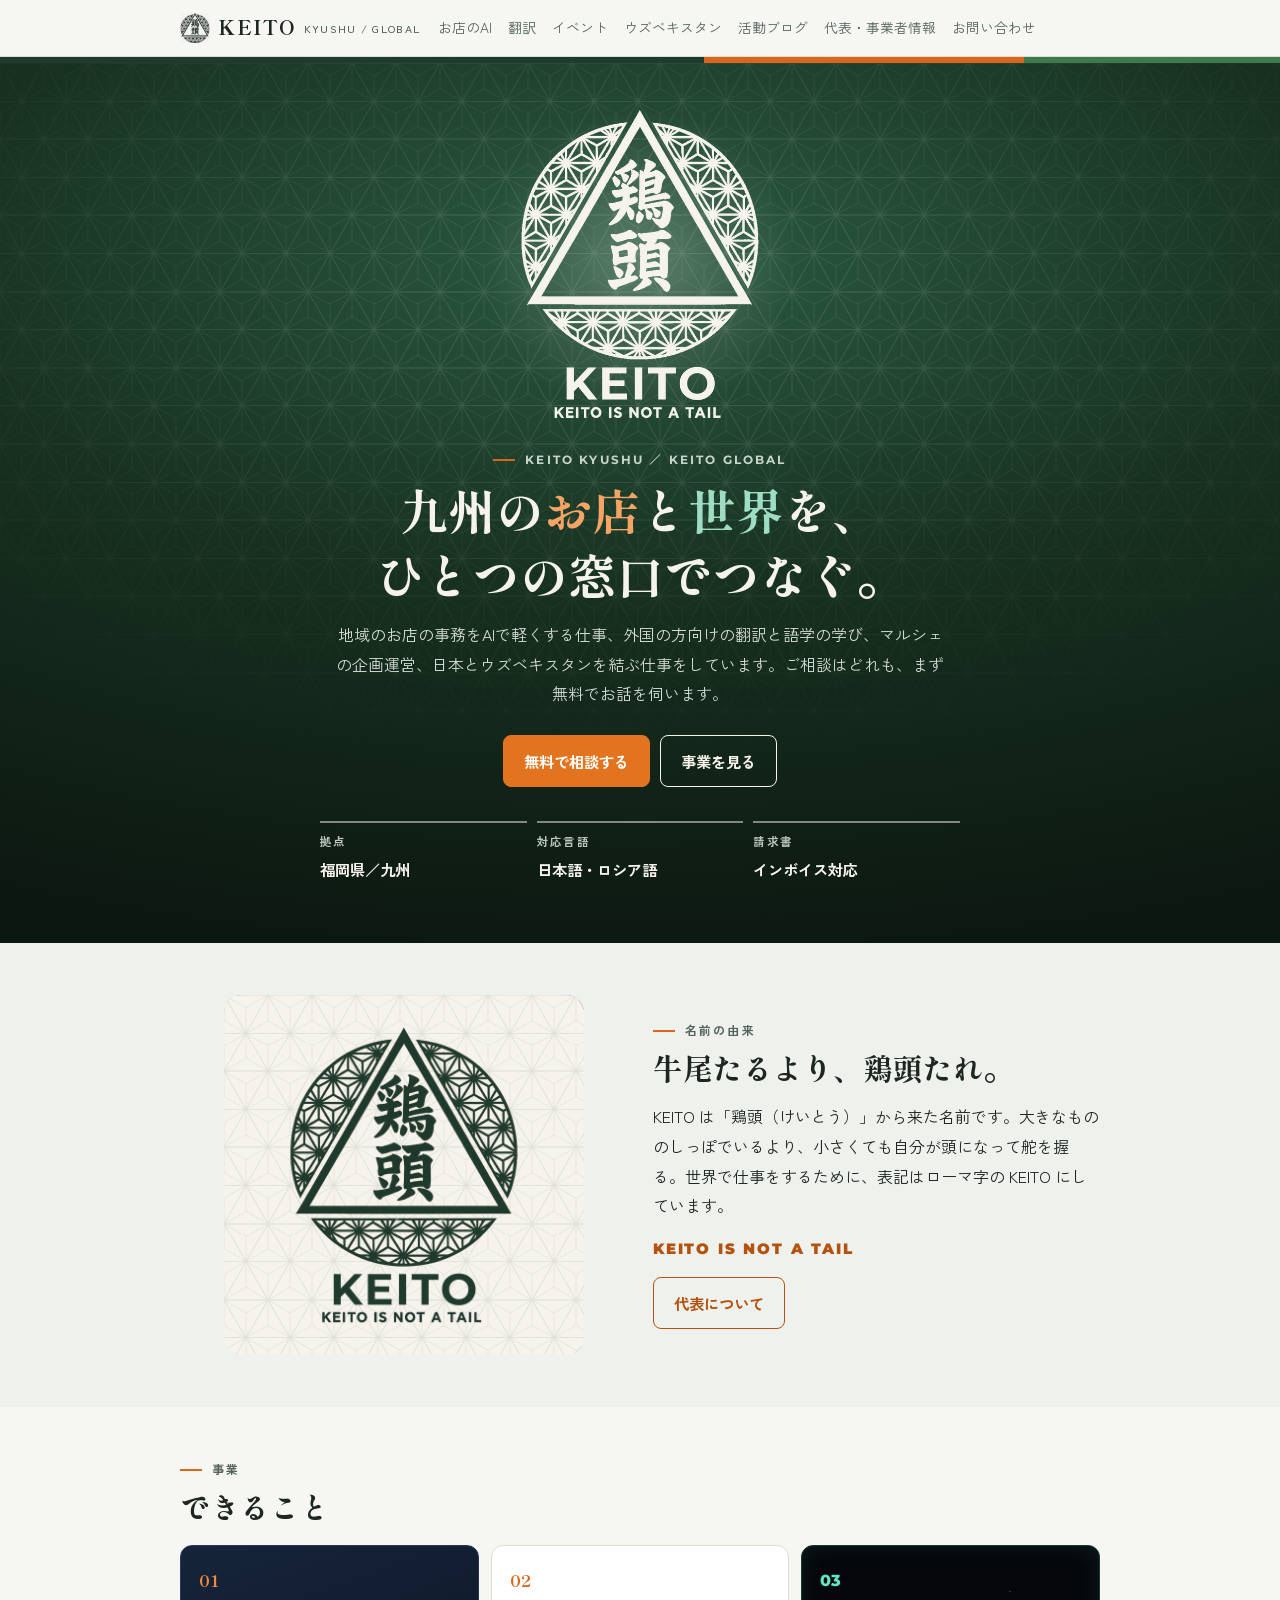
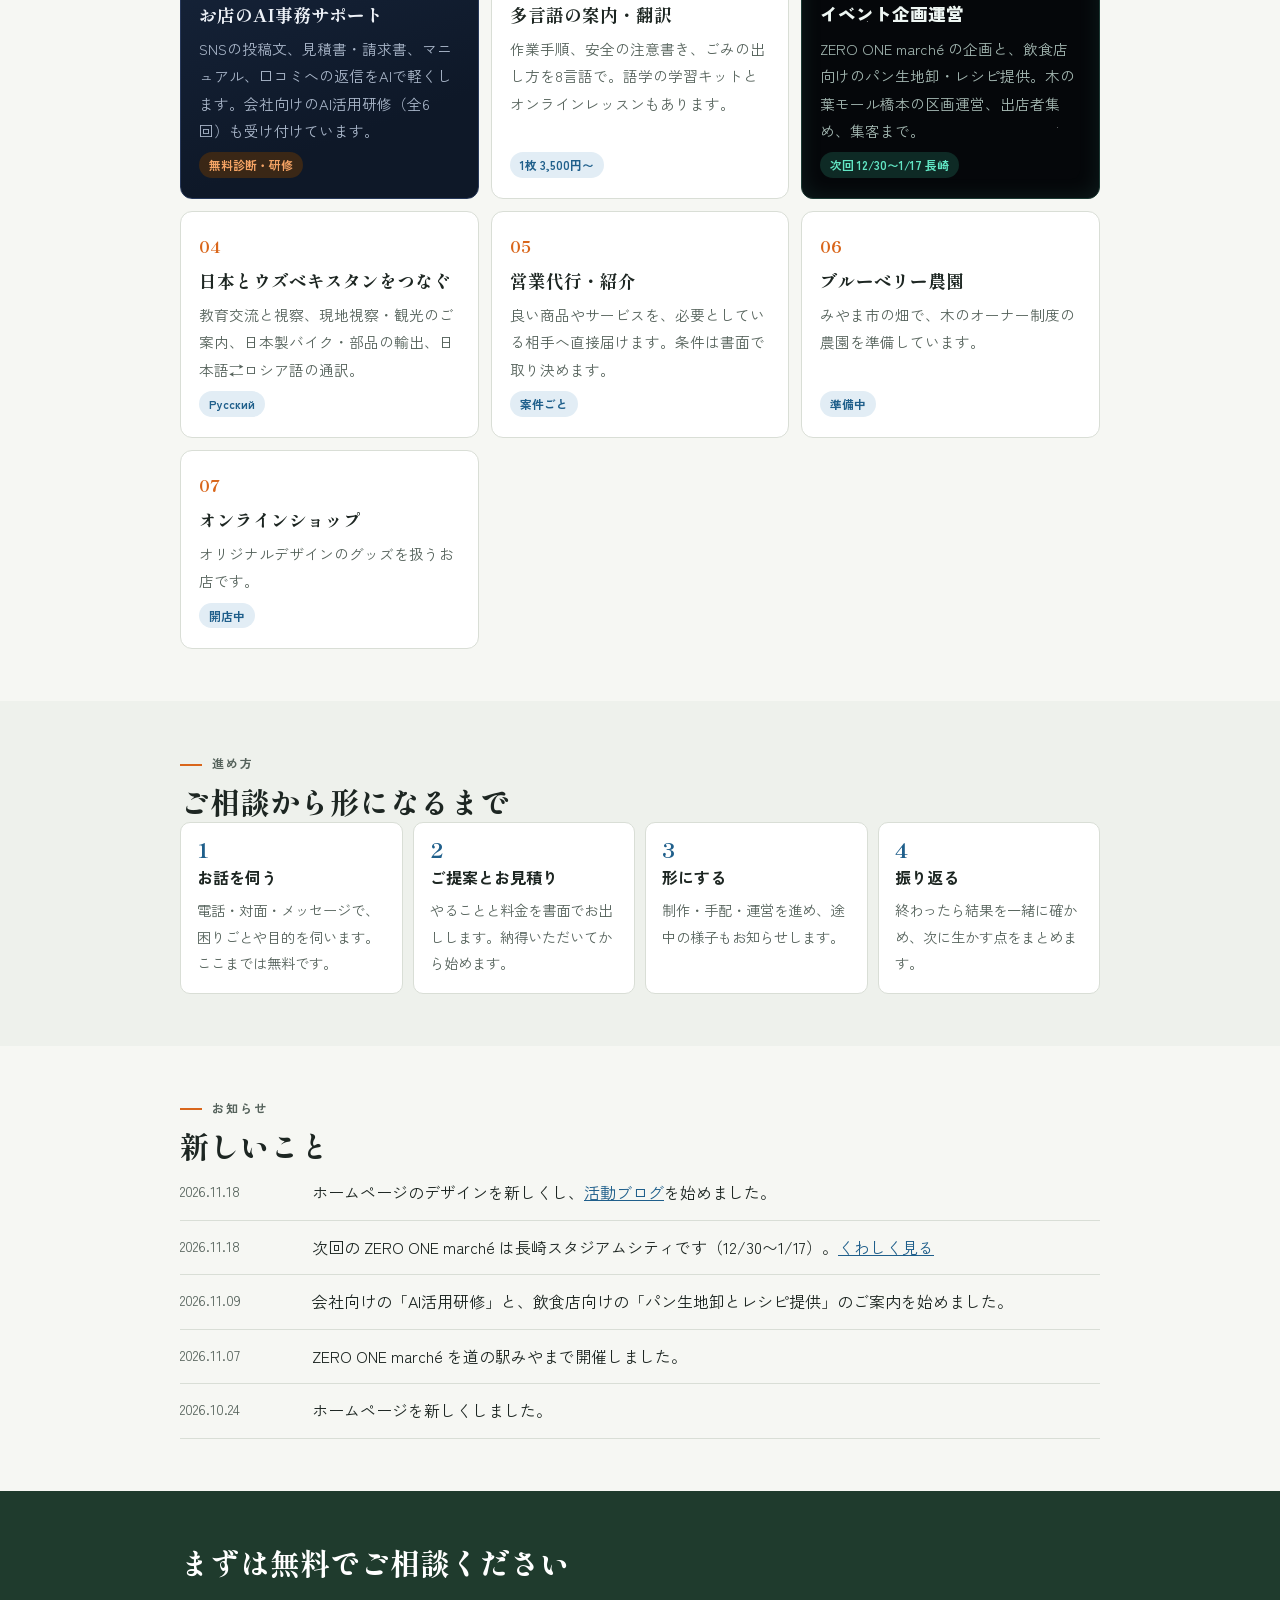
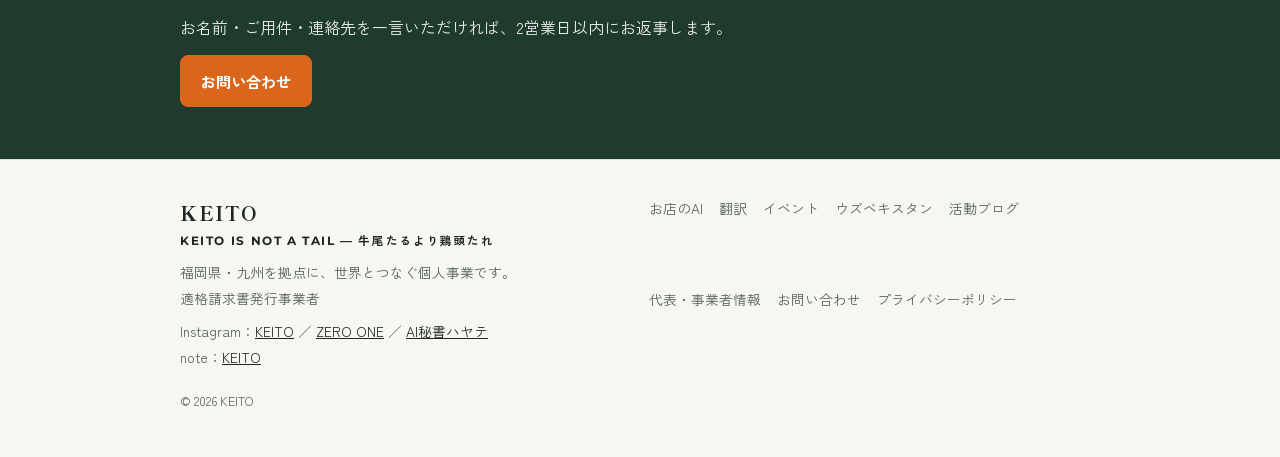
==== commit 15250d80: "トップのロゴが iPhone で白い四角になる件を修正（画像の filter をやめ、PNG を標準形式に） Co-Authored-By: Claude Fable 5.2 <noreply@ant" ====
--- a/index.html
+++ b/index.html
@@ -38,7 +38,7 @@
 <main id="main">
 
 <section class="khero"><canvas class="warp" data-color="245,243,236" data-cy="0.26" aria-hidden="true"></canvas><div class="gut"><div class="inner">
-  <img class="klogo" src="assets/keito-logo-white.png" width="720" height="720" fetchpriority="high" decoding="async" alt="KEITO（鶏頭）のロゴ。KEITO IS NOT A TAIL">
+  <div class="klogo"><img src="assets/keito-logo-white.png" width="640" height="640" fetchpriority="high" alt="KEITO（鶏頭）のロゴ。KEITO IS NOT A TAIL"></div>
   <p class="eyebrow rise">KEITO KYUSHU ／ KEITO GLOBAL</p>
   <h1 class="rise">九州の<span class="m">お店</span>と<span class="t">世界</span>を、<br>ひとつの窓口でつなぐ。</h1>
   <p class="lead rise">地域のお店の事務をAIで軽くする仕事、外国の方向けの翻訳と語学の学び、マルシェの企画運営、日本とウズベキスタンを結ぶ仕事をしています。ご相談はどれも、まず無料でお話を伺います。</p>
@@ -49,7 +49,7 @@
     <div><dt>請求書</dt><dd>インボイス対応</dd></div>
   </dl>
 </div></div></section>
-<section class="sec-alt"><div class="gut"><div class="inner"><div class="origin"><div class="plate"><img src="assets/keito-logo.png" width="720" height="720" alt="" loading="lazy"></div><div><p class="eyebrow">名前の由来</p><h2>牛尾たるより、鶏頭たれ。</h2><p>KEITO は「鶏頭（けいとう）」から来た名前です。大きなもののしっぽでいるより、小さくても自分が頭になって舵を握る。世界で仕事をするために、表記はローマ字の KEITO にしています。</p><p class="motto">KEITO IS NOT A TAIL</p><p style="margin-top:14px"><a class="btn" href="about/">代表について</a></p></div></div></div></div></section>
+<section class="sec-alt"><div class="gut"><div class="inner"><div class="origin"><div class="plate"><img src="assets/keito-logo.png" width="640" height="640" alt="" loading="lazy"></div><div><p class="eyebrow">名前の由来</p><h2>牛尾たるより、鶏頭たれ。</h2><p>KEITO は「鶏頭（けいとう）」から来た名前です。大きなもののしっぽでいるより、小さくても自分が頭になって舵を握る。世界で仕事をするために、表記はローマ字の KEITO にしています。</p><p class="motto">KEITO IS NOT A TAIL</p><p style="margin-top:14px"><a class="btn" href="about/">代表について</a></p></div></div></div></div></section>
 <section id="services"><div class="gut"><div class="inner"><p class="eyebrow">事業</p><h2>できること</h2><div class="cards"><a class="card c-ai" href="ai/"><span class="no">01</span><h3>お店のAI事務サポート</h3><p>SNSの投稿文、見積書・請求書、マニュアル、口コミへの返信をAIで軽くします。会社向けのAI活用研修（全6回）も受け付けています。</p><span class="chip">無料診断・研修</span></a><a class="card" href="translation/"><span class="no">02</span><h3>多言語の案内・翻訳</h3><p>作業手順、安全の注意書き、ごみの出し方を8言語で。語学の学習キットとオンラインレッスンもあります。</p><span class="chip">1枚 3,500円〜</span></a><a class="card c-zero" href="event/"><span class="no">03</span><h3>イベント企画運営</h3><p>ZERO ONE marché の企画と、飲食店向けのパン生地卸・レシピ提供。木の葉モール橋本の区画運営、出店者集め、集客まで。</p><span class="chip">次回 12/30〜1/17 長崎</span></a><a class="card" href="uzbekistan/"><span class="no">04</span><h3>日本とウズベキスタンをつなぐ</h3><p>教育交流と視察、現地視察・観光のご案内、日本製バイク・部品の輸出、日本語⇄ロシア語の通訳。</p><span class="chip">Русский</span></a><a class="card" href="about/#sales"><span class="no">05</span><h3>営業代行・紹介</h3><p>良い商品やサービスを、必要としている相手へ直接届けます。条件は書面で取り決めます。</p><span class="chip">案件ごと</span></a><a class="card" href="about/#farm"><span class="no">06</span><h3>ブルーベリー農園</h3><p>みやま市の畑で、木のオーナー制度の農園を準備しています。</p><span class="chip">準備中</span></a><a class="card" href="https://keito420asanoha.paintory.com/" target="_blank" rel="noopener"><span class="no">07</span><h3>オンラインショップ</h3><p>オリジナルデザインのグッズを扱うお店です。</p><span class="chip">開店中</span></a></div></div></div></section>
 <section class="sec-alt"><div class="gut"><div class="inner"><p class="eyebrow">進め方</p><h2>ご相談から形になるまで</h2><ol class="steps"><li><strong>お話を伺う</strong><span>電話・対面・メッセージで、困りごとや目的を伺います。ここまでは無料です。</span></li><li><strong>ご提案とお見積り</strong><span>やることと料金を書面でお出しします。納得いただいてから始めます。</span></li><li><strong>形にする</strong><span>制作・手配・運営を進め、途中の様子もお知らせします。</span></li><li><strong>振り返る</strong><span>終わったら結果を一緒に確かめ、次に生かす点をまとめます。</span></li></ol></div></div></section>
 <section><div class="gut"><div class="inner"><p class="eyebrow">お知らせ</p><h2>新しいこと</h2><ul class="news"><li><time datetime="2026-11-18">2026.11.18</time><span>ホームページのデザインを新しくし、<a href="blog/">活動ブログ</a>を始めました。</span></li><li><time datetime="2026-11-18">2026.11.18</time><span>次回の ZERO ONE marché は長崎スタジアムシティです（12/30〜1/17）。<a href="event/">くわしく見る</a></span></li><li><time datetime="2026-11-09">2026.11.09</time><span>会社向けの「AI活用研修」と、飲食店向けの「パン生地卸とレシピ提供」のご案内を始めました。</span></li><li><time datetime="2026-11-07">2026.11.07</time><span>ZERO ONE marché を道の駅みやまで開催しました。</span></li><li><time datetime="2026-10-24">2026.10.24</time><span>ホームページを新しくしました。</span></li></ul></div></div></section>
--- a/assets/style.css
+++ b/assets/style.css
@@ -155,7 +155,10 @@
 .khero{position:relative;overflow:hidden;isolation:isolate;text-align:center;color:#f5f3ec;padding-block:36px 60px;background:radial-gradient(120% 80% at 50% 22%,#2b5a43 0,#17301f 48%,#0c1711 100%)}
 .khero::before{content:"";position:absolute;inset:0;z-index:-2;background:url("data:image/svg+xml,%3Csvg xmlns='http://www.w3.org/2000/svg' width='44' height='76.21' viewBox='0 0 44 76.21'%3E%3Cpath d='M-22.0 -38.1L22.0 -38.1M22.0 -38.1L0.0 0.0M0.0 0.0L-22.0 -38.1M-22.0 -38.1L0.0 -25.4M22.0 -38.1L0.0 -25.4M0.0 0.0L0.0 -25.4M22.0 -38.1L0.0 0.0M0.0 0.0L44.0 0.0M44.0 0.0L22.0 -38.1M22.0 -38.1L22.0 -12.7M0.0 0.0L22.0 -12.7M44.0 0.0L22.0 -12.7M22.0 -38.1L66.0 -38.1M66.0 -38.1L44.0 0.0M44.0 0.0L22.0 -38.1M22.0 -38.1L44.0 -25.4M66.0 -38.1L44.0 -25.4M44.0 0.0L44.0 -25.4M66.0 -38.1L44.0 0.0M44.0 0.0L88.0 0.0M88.0 0.0L66.0 -38.1M66.0 -38.1L66.0 -12.7M44.0 0.0L66.0 -12.7M88.0 0.0L66.0 -12.7M66.0 -38.1L110.0 -38.1M110.0 -38.1L88.0 0.0M88.0 0.0L66.0 -38.1M66.0 -38.1L88.0 -25.4M110.0 -38.1L88.0 -25.4M88.0 0.0L88.0 -25.4M110.0 -38.1L88.0 0.0M88.0 0.0L132.0 0.0M132.0 0.0L110.0 -38.1M110.0 -38.1L110.0 -12.7M88.0 0.0L110.0 -12.7M132.0 0.0L110.0 -12.7M110.0 -38.1L154.0 -38.1M154.0 -38.1L132.0 0.0M132.0 0.0L110.0 -38.1M110.0 -38.1L132.0 -25.4M154.0 -38.1L132.0 -25.4M132.0 0.0L132.0 -25.4M154.0 -38.1L132.0 0.0M132.0 0.0L176.0 0.0M176.0 0.0L154.0 -38.1M154.0 -38.1L154.0 -12.7M132.0 0.0L154.0 -12.7M176.0 0.0L154.0 -12.7M-44.0 0.0L0.0 0.0M0.0 0.0L-22.0 38.1M-22.0 38.1L-44.0 0.0M-44.0 0.0L-22.0 12.7M0.0 0.0L-22.0 12.7M-22.0 38.1L-22.0 12.7M0.0 0.0L-22.0 38.1M-22.0 38.1L22.0 38.1M22.0 38.1L0.0 0.0M0.0 0.0L0.0 25.4M-22.0 38.1L0.0 25.4M22.0 38.1L0.0 25.4M0.0 0.0L44.0 0.0M44.0 0.0L22.0 38.1M22.0 38.1L0.0 0.0M0.0 0.0L22.0 12.7M44.0 0.0L22.0 12.7M22.0 38.1L22.0 12.7M44.0 0.0L22.0 38.1M22.0 38.1L66.0 38.1M66.0 38.1L44.0 0.0M44.0 0.0L44.0 25.4M22.0 38.1L44.0 25.4M66.0 38.1L44.0 25.4M44.0 0.0L88.0 0.0M88.0 0.0L66.0 38.1M66.0 38.1L44.0 0.0M44.0 0.0L66.0 12.7M88.0 0.0L66.0 12.7M66.0 38.1L66.0 12.7M88.0 0.0L66.0 38.1M66.0 38.1L110.0 38.1M110.0 38.1L88.0 0.0M88.0 0.0L88.0 25.4M66.0 38.1L88.0 25.4M110.0 38.1L88.0 25.4M88.0 0.0L132.0 0.0M132.0 0.0L110.0 38.1M110.0 38.1L88.0 0.0M88.0 0.0L110.0 12.7M132.0 0.0L110.0 12.7M110.0 38.1L110.0 12.7M132.0 0.0L110.0 38.1M110.0 38.1L154.0 38.1M154.0 38.1L132.0 0.0M132.0 0.0L132.0 25.4M110.0 38.1L132.0 25.4M154.0 38.1L132.0 25.4M-22.0 38.1L22.0 38.1M22.0 38.1L0.0 76.2M0.0 76.2L-22.0 38.1M-22.0 38.1L0.0 50.8M22.0 38.1L0.0 50.8M0.0 76.2L0.0 50.8M22.0 38.1L0.0 76.2M0.0 76.2L44.0 76.2M44.0 76.2L22.0 38.1M22.0 38.1L22.0 63.5M0.0 76.2L22.0 63.5M44.0 76.2L22.0 63.5M22.0 38.1L66.0 38.1M66.0 38.1L44.0 76.2M44.0 76.2L22.0 38.1M22.0 38.1L44.0 50.8M66.0 38.1L44.0 50.8M44.0 76.2L44.0 50.8M66.0 38.1L44.0 76.2M44.0 76.2L88.0 76.2M88.0 76.2L66.0 38.1M66.0 38.1L66.0 63.5M44.0 76.2L66.0 63.5M88.0 76.2L66.0 63.5M66.0 38.1L110.0 38.1M110.0 38.1L88.0 76.2M88.0 76.2L66.0 38.1M66.0 38.1L88.0 50.8M110.0 38.1L88.0 50.8M88.0 76.2L88.0 50.8M110.0 38.1L88.0 76.2M88.0 76.2L132.0 76.2M132.0 76.2L110.0 38.1M110.0 38.1L110.0 63.5M88.0 76.2L110.0 63.5M132.0 76.2L110.0 63.5M110.0 38.1L154.0 38.1M154.0 38.1L132.0 76.2M132.0 76.2L110.0 38.1M110.0 38.1L132.0 50.8M154.0 38.1L132.0 50.8M132.0 76.2L132.0 50.8M154.0 38.1L132.0 76.2M132.0 76.2L176.0 76.2M176.0 76.2L154.0 38.1M154.0 38.1L154.0 63.5M132.0 76.2L154.0 63.5M176.0 76.2L154.0 63.5M-44.0 76.2L0.0 76.2M0.0 76.2L-22.0 114.3M-22.0 114.3L-44.0 76.2M-44.0 76.2L-22.0 88.9M0.0 76.2L-22.0 88.9M-22.0 114.3L-22.0 88.9M0.0 76.2L-22.0 114.3M-22.0 114.3L22.0 114.3M22.0 114.3L0.0 76.2M0.0 76.2L0.0 101.6M-22.0 114.3L0.0 101.6M22.0 114.3L0.0 101.6M0.0 76.2L44.0 76.2M44.0 76.2L22.0 114.3M22.0 114.3L0.0 76.2M0.0 76.2L22.0 88.9M44.0 76.2L22.0 88.9M22.0 114.3L22.0 88.9M44.0 76.2L22.0 114.3M22.0 114.3L66.0 114.3M66.0 114.3L44.0 76.2M44.0 76.2L44.0 101.6M22.0 114.3L44.0 101.6M66.0 114.3L44.0 101.6M44.0 76.2L88.0 76.2M88.0 76.2L66.0 114.3M66.0 114.3L44.0 76.2M44.0 76.2L66.0 88.9M88.0 76.2L66.0 88.9M66.0 114.3L66.0 88.9M88.0 76.2L66.0 114.3M66.0 114.3L110.0 114.3M110.0 114.3L88.0 76.2M88.0 76.2L88.0 101.6M66.0 114.3L88.0 101.6M110.0 114.3L88.0 101.6M88.0 76.2L132.0 76.2M132.0 76.2L110.0 114.3M110.0 114.3L88.0 76.2M88.0 76.2L110.0 88.9M132.0 76.2L110.0 88.9M110.0 114.3L110.0 88.9M132.0 76.2L110.0 114.3M110.0 114.3L154.0 114.3M154.0 114.3L132.0 76.2M132.0 76.2L132.0 101.6M110.0 114.3L132.0 101.6M154.0 114.3L132.0 101.6' fill='none' stroke='%23f5f3ec' stroke-width='.7'/%3E%3C/svg%3E");opacity:.13;-webkit-mask:radial-gradient(90% 70% at 50% 26%,#000 20%,transparent 80%);mask:radial-gradient(90% 70% at 50% 26%,#000 20%,transparent 80%)}
 .khero canvas{position:absolute;inset:0;width:100%;height:100%;z-index:-1;pointer-events:none}
-.klogo{display:block;width:min(68vw,330px);height:auto;margin:0 auto 20px;filter:drop-shadow(0 0 26px rgba(245,243,236,.28))}
+/* 2026-11-18 15時 直し: iPhone でロゴが白い四角になった → 画像に filter を使わない。光は後ろの丸いぼかしで出す */
+.klogo{position:relative;width:min(68vw,330px);margin:0 auto 20px}
+.klogo::before{content:"";position:absolute;inset:-16%;border-radius:50%;background:radial-gradient(closest-side,rgba(245,243,236,.24),rgba(245,243,236,0) 72%);pointer-events:none}
+.klogo img{position:relative;display:block;width:100%;height:auto}
 .khero .eyebrow{justify-content:center;color:#c8d4cb}
 .khero h1{font-size:clamp(1.75rem,6vw,3rem)}
 .khero h1 .m{color:#f6a465}.khero h1 .t{color:#9fdcc4}
@@ -168,11 +171,13 @@
 .khero .facts dt{color:#b9c7bd}
 @media (prefers-reduced-motion:no-preference){
   .js .klogo{animation:kpop 1.7s cubic-bezier(.16,.84,.24,1) .25s both}
+  .js .klogo::before{animation:kglow 2.2s ease .9s both}
   .js .khero .rise{animation:krise .9s ease 1.55s both}
   .js .khero .rise:nth-of-type(2){animation-delay:1.7s}
   .js .khero .lead.rise{animation-delay:1.85s}.js .khero .actions.rise{animation-delay:2s}.js .khero .facts.rise{animation-delay:2.15s}
 }
-@keyframes kpop{0%{transform:scale(.02);opacity:0;filter:blur(16px) drop-shadow(0 0 0 rgba(245,243,236,0))}45%{opacity:1}72%{transform:scale(1.09);filter:blur(0) drop-shadow(0 0 60px rgba(245,243,236,.75))}100%{transform:scale(1);filter:blur(0) drop-shadow(0 0 26px rgba(245,243,236,.28))}}
+@keyframes kpop{0%{transform:scale(.02);opacity:0}45%{opacity:1}72%{transform:scale(1.09)}100%{transform:scale(1);opacity:1}}
+@keyframes kglow{0%{opacity:0}35%{opacity:2.2}100%{opacity:1}}
 @keyframes krise{from{opacity:0;transform:translateY(18px)}to{opacity:1;transform:none}}
 /* 名前の由来 */
 .origin{display:grid;gap:26px;align-items:center;grid-template-columns:repeat(auto-fit,minmax(min(100%,260px),1fr))}
